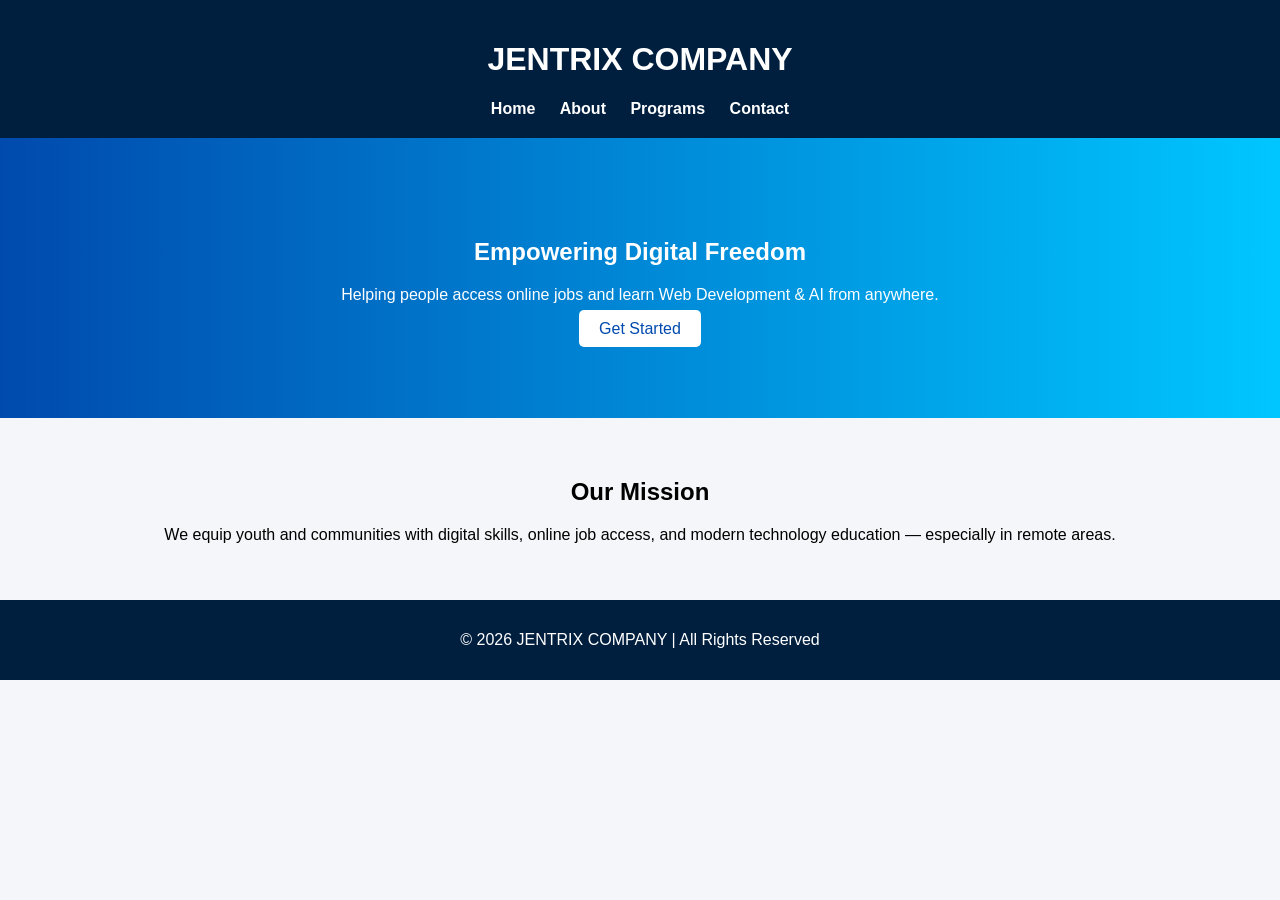
==== index.html @ 50386ca9 "Website update" ====
<!DOCTYPE html>
<html lang="en">
<head>
  <meta charset="UTF-8">
  <title>JENTRIX COMPANY</title>
  <link rel="stylesheet" href="style.css">
</head>
<body>

<header>
  <h1>JENTRIX COMPANY</h1>
  <nav>
    <a href="index.html">Home</a>
    <a href="about.html">About</a>
    <a href="programs.html">Programs</a>
    <a href="contact.html">Contact</a>
  </nav>
</header>

<section class="hero">
  <h2>Empowering Digital Freedom</h2>
  <p>Helping people access online jobs and learn Web Development & AI from anywhere.</p>
  <a href="programs.html" class="btn">Get Started</a>
</section>

<section>
  <h2>Our Mission</h2>
  <p>
    We equip youth and communities with digital skills, online job access,
    and modern technology education — especially in remote areas.
  </p>
</section>

<footer>
  <p>© 2026 JENTRIX COMPANY | All Rights Reserved</p>
</footer>

</body>
</html>
---- style.css ----
body {
  font-family: Arial, sans-serif;
  margin: 0;
  background: #f4f6f9;
}

header {
  background: #001f3f;
  color: white;
  padding: 20px;
  text-align: center;
}

nav a {
  color: white;
  margin: 10px;
  text-decoration: none;
  font-weight: bold;
}

.hero {
  background: linear-gradient(to right, #004aad, #00c6ff);
  color: white;
  padding: 80px 20px;
  text-align: center;
}

section {
  padding: 40px 20px;
  text-align: center;
}

.btn {
  background: white;
  color: #004aad;
  padding: 10px 20px;
  text-decoration: none;
  border-radius: 5px;
}

footer {
  background: #001f3f;
  color: white;
  padding: 15px;
  text-align: center;
}
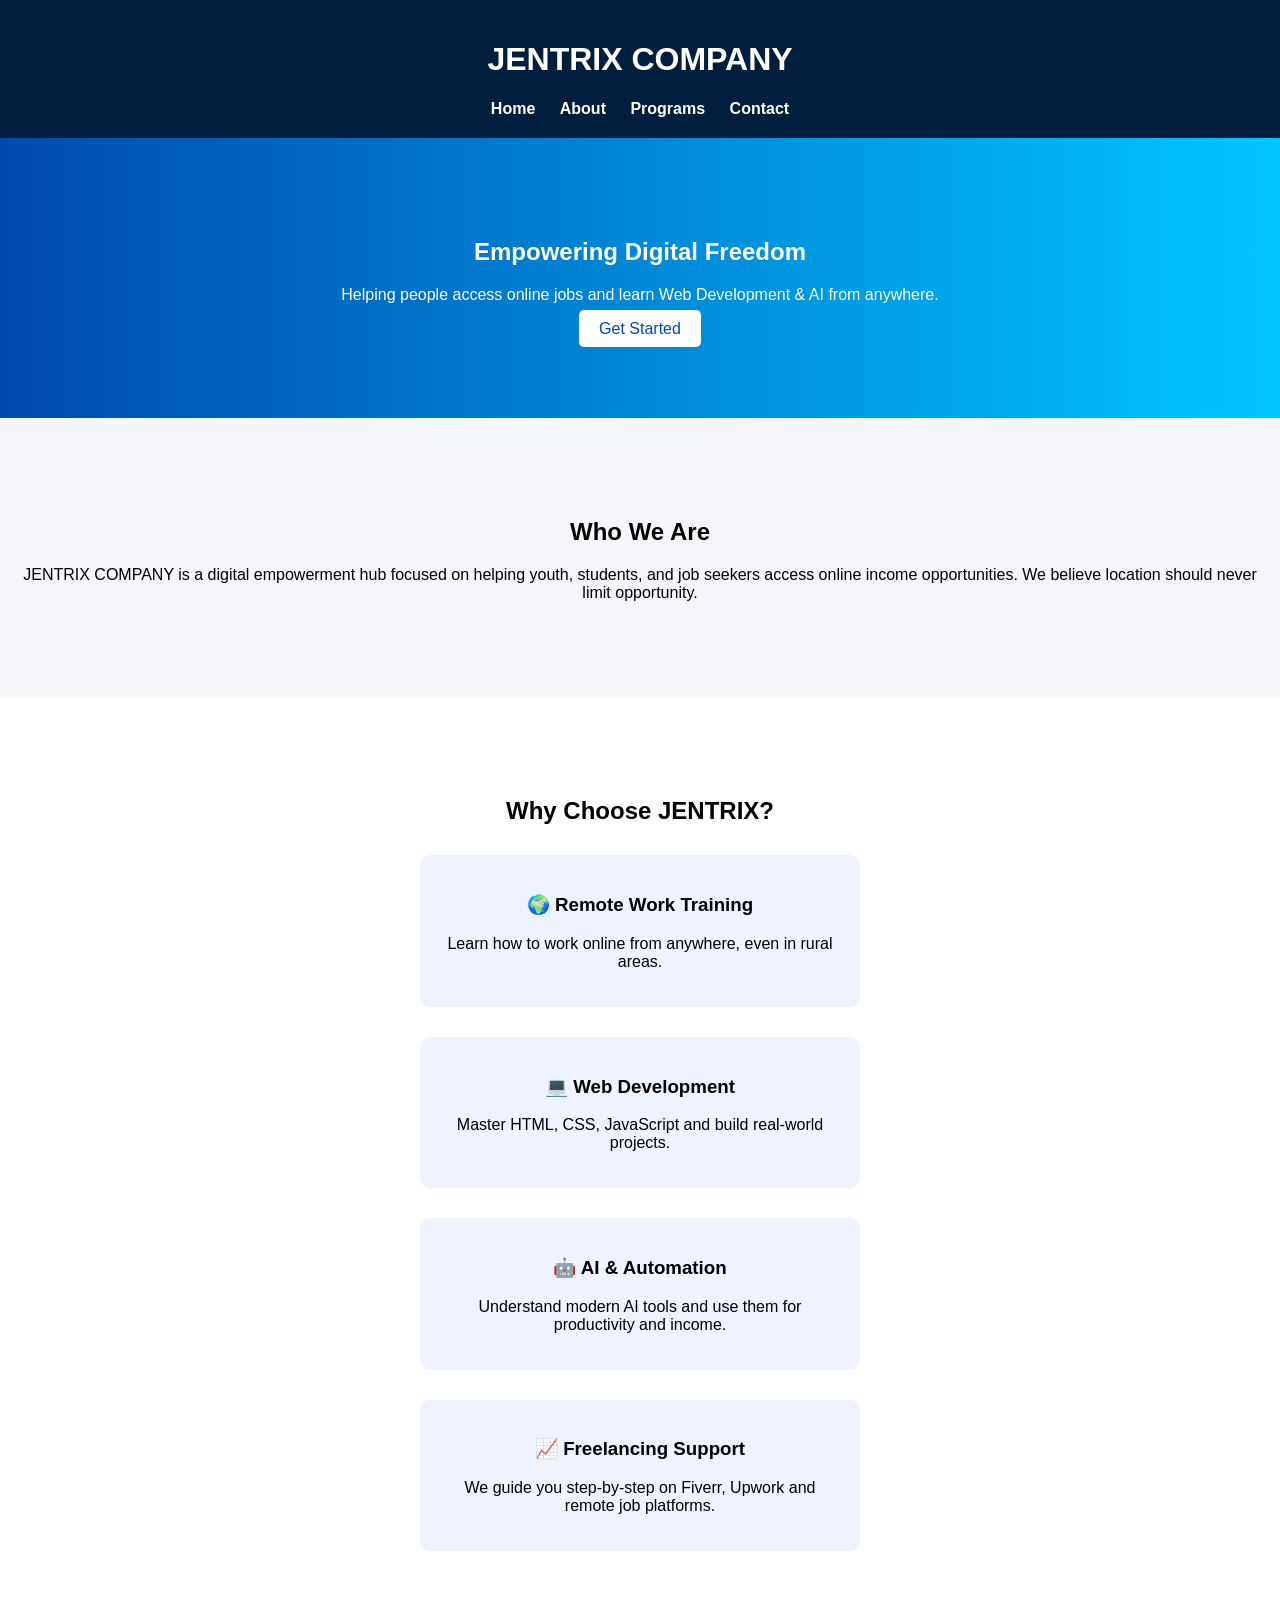
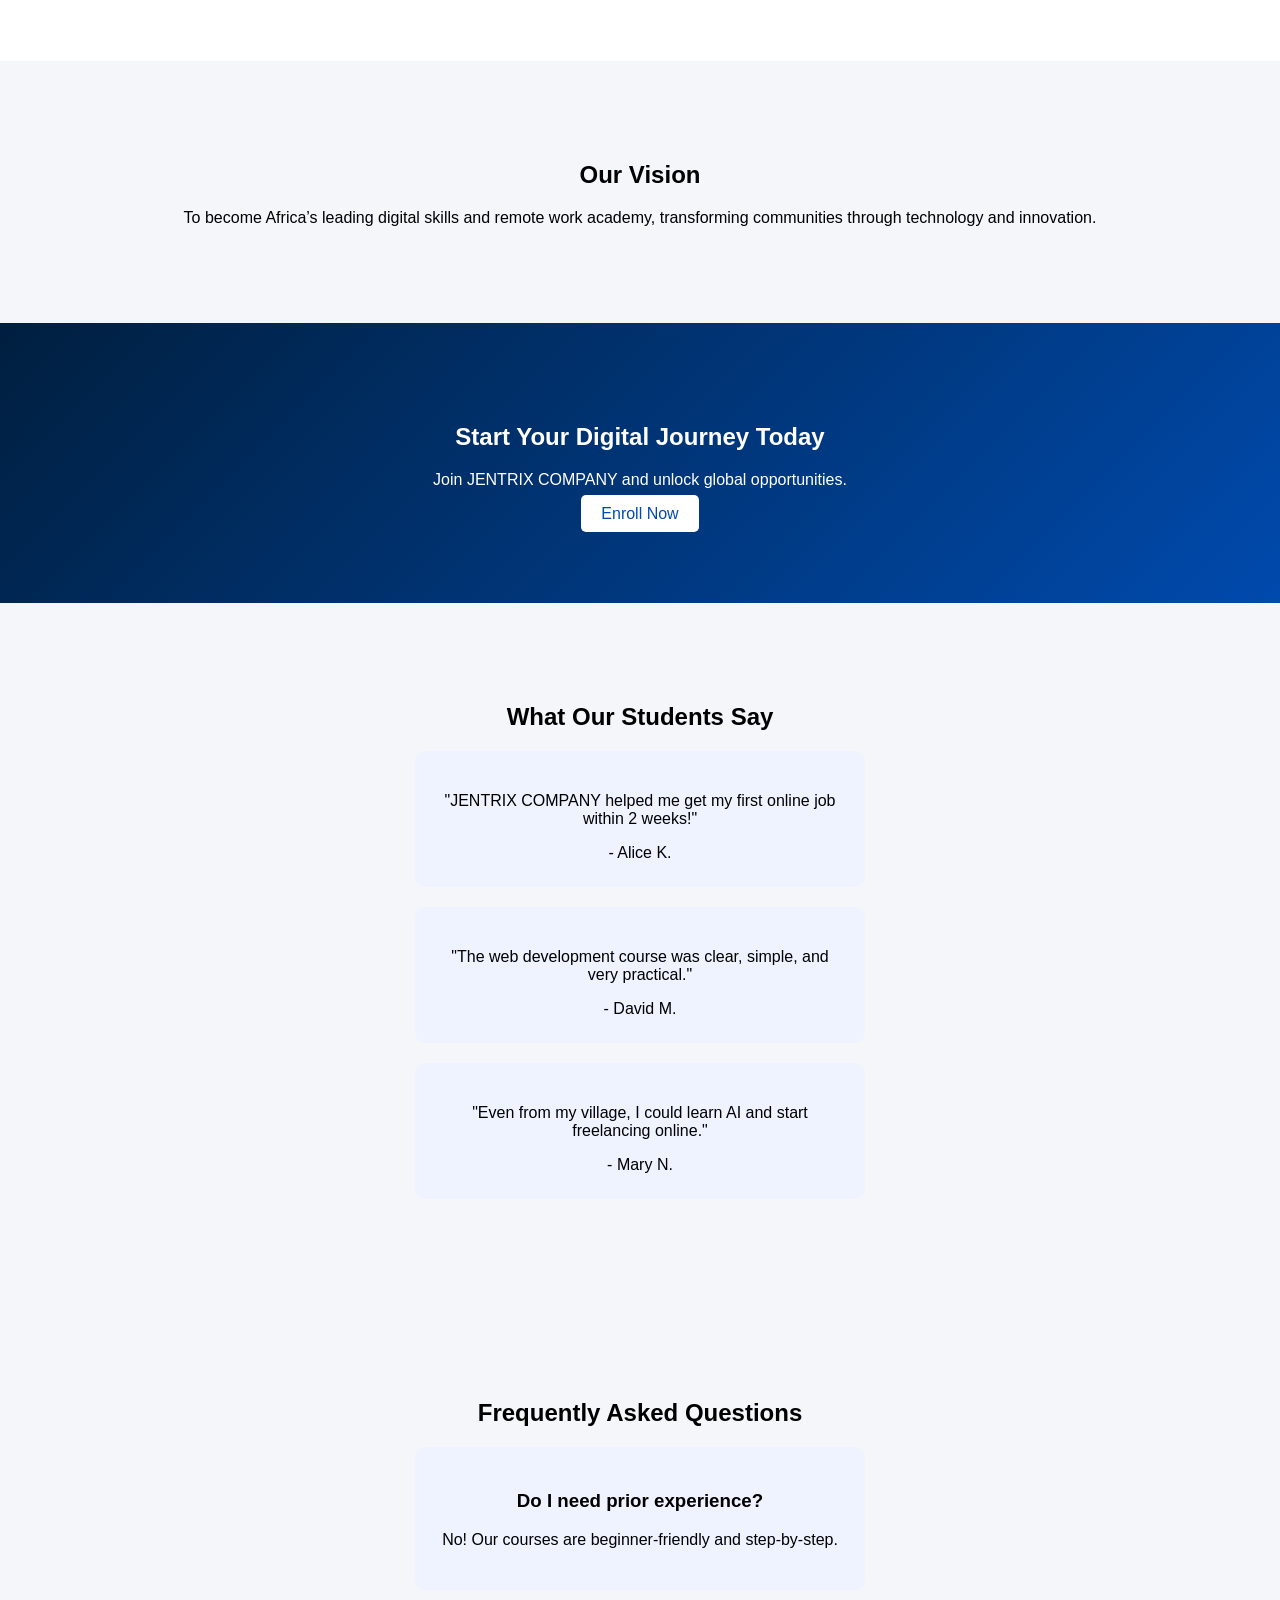
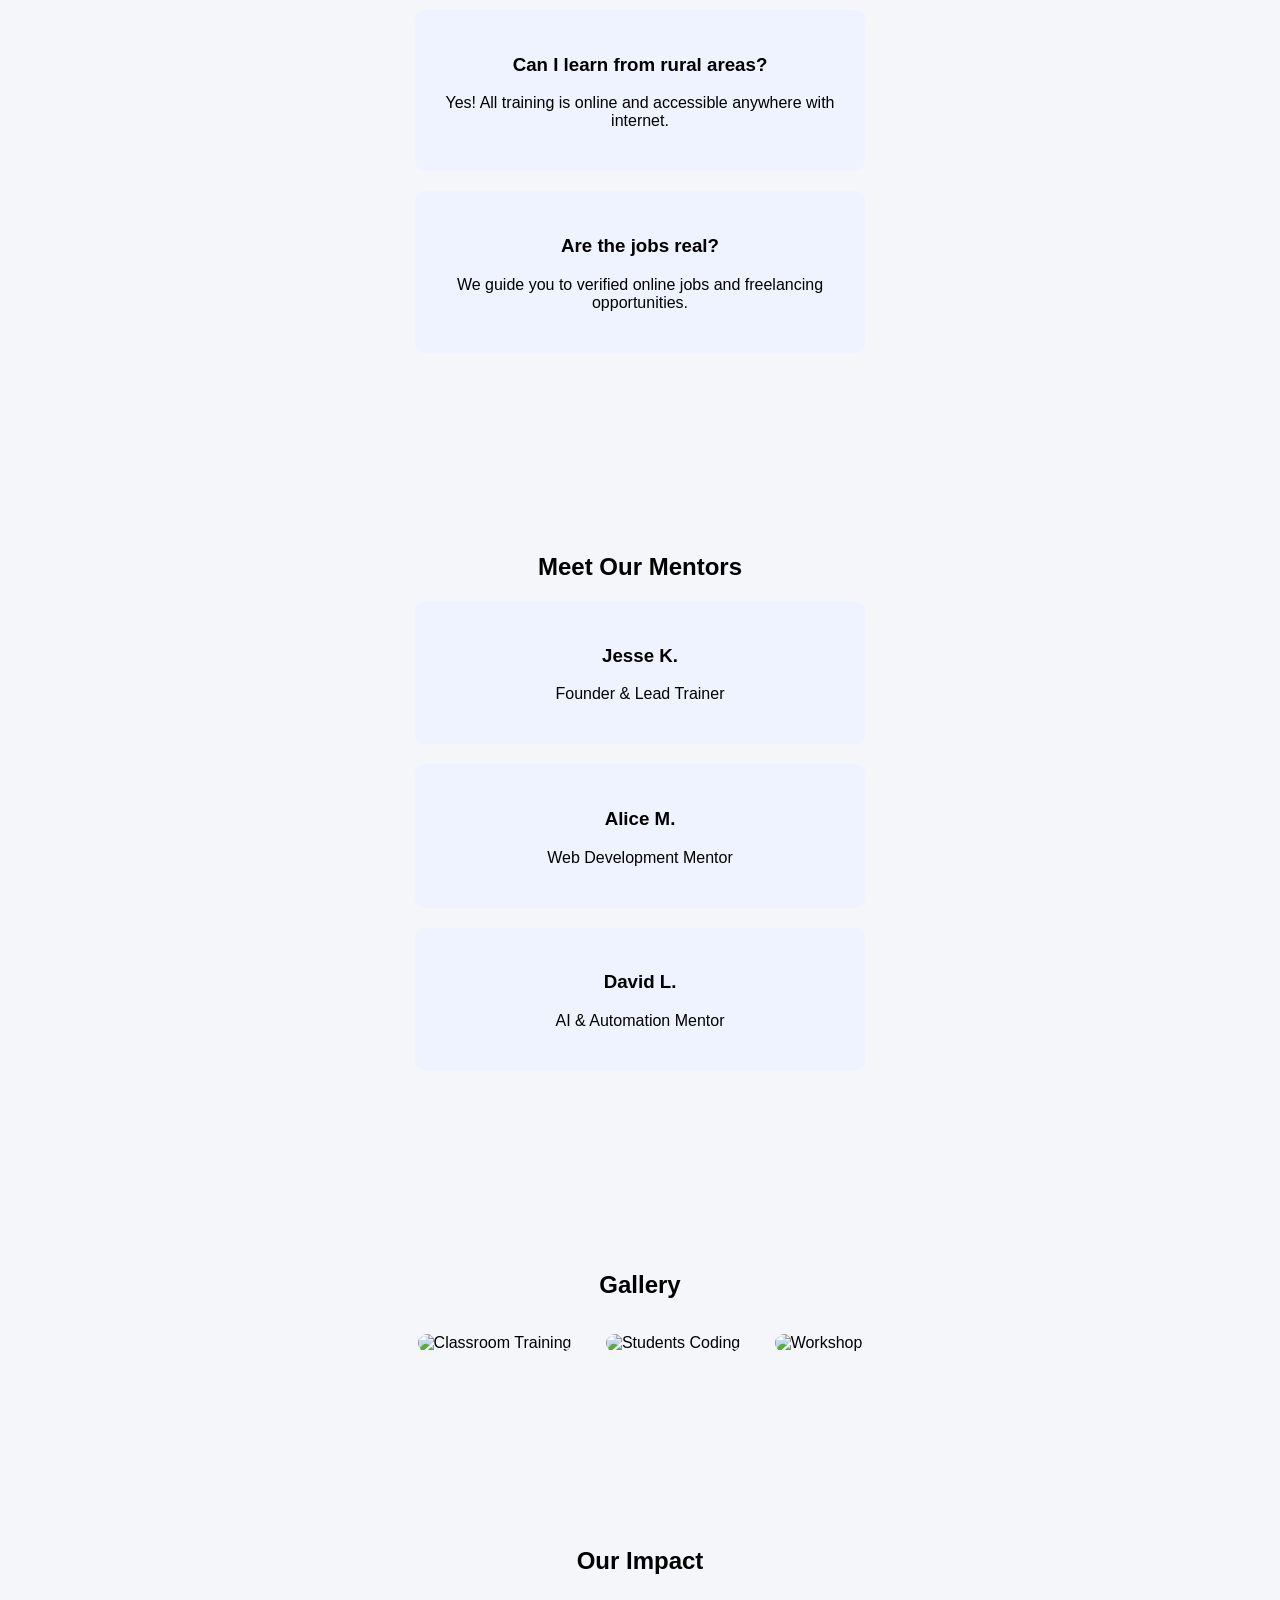
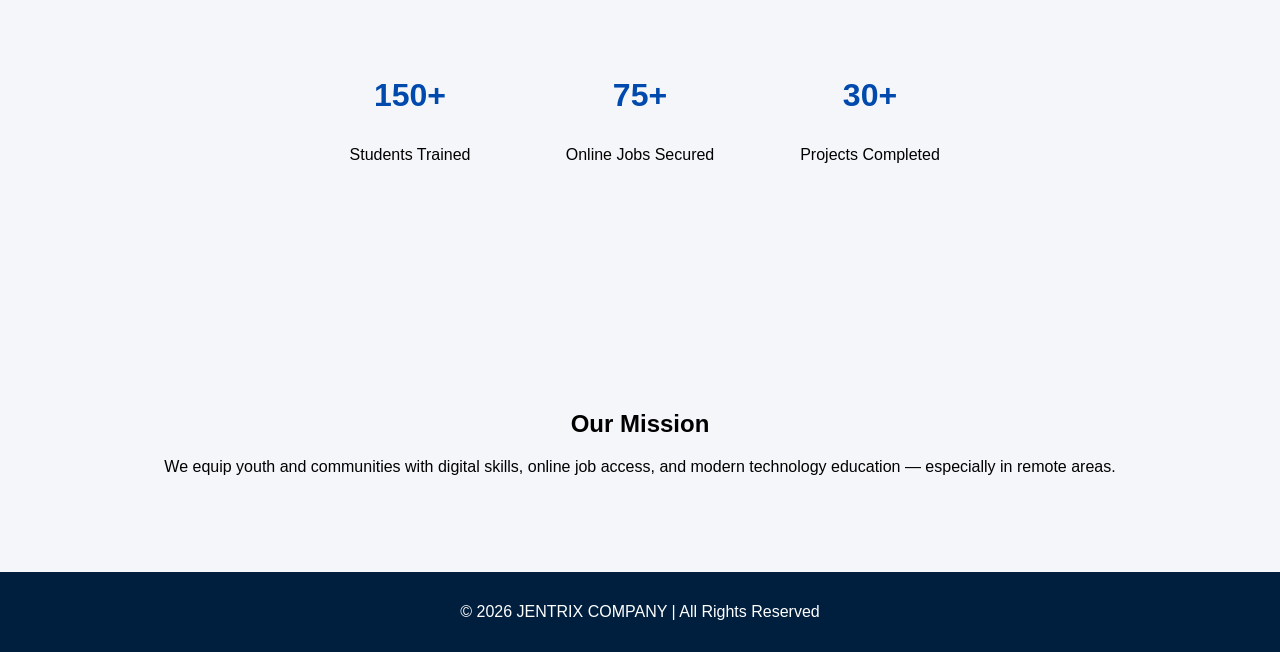
==== commit 92fc9372: "Website update" ====
--- a/index.html
+++ b/index.html
@@ -23,6 +23,136 @@
   <a href="programs.html" class="btn">Get Started</a>
 </section>
 
+<!-- About Section -->
+<section class="about">
+  <h2>Who We Are</h2>
+  <p>
+    JENTRIX COMPANY is a digital empowerment hub focused on helping youth,
+    students, and job seekers access online income opportunities.
+    We believe location should never limit opportunity.
+  </p>
+</section>
+
+<!-- Features Section -->
+<section class="features">
+  <h2>Why Choose JENTRIX?</h2>
+  <div class="feature-box">
+    <h3>🌍 Remote Work Training</h3>
+    <p>Learn how to work online from anywhere, even in rural areas.</p>
+  </div>
+
+  <div class="feature-box">
+    <h3>💻 Web Development</h3>
+    <p>Master HTML, CSS, JavaScript and build real-world projects.</p>
+  </div>
+
+  <div class="feature-box">
+    <h3>🤖 AI & Automation</h3>
+    <p>Understand modern AI tools and use them for productivity and income.</p>
+  </div>
+
+  <div class="feature-box">
+    <h3>📈 Freelancing Support</h3>
+    <p>We guide you step-by-step on Fiverr, Upwork and remote job platforms.</p>
+  </div>
+</section>
+
+<!-- Vision Section -->
+<section class="vision">
+  <h2>Our Vision</h2>
+  <p>
+    To become Africa’s leading digital skills and remote work academy,
+    transforming communities through technology and innovation.
+  </p>
+</section>
+
+<!-- Call To Action -->
+<section class="cta">
+  <h2>Start Your Digital Journey Today</h2>
+  <p>Join JENTRIX COMPANY and unlock global opportunities.</p>
+  <a href="programs.html" class="btn">Enroll Now</a>
+</section>
+
+<!-- Testimonials Section -->
+<section class="testimonials">
+  <h2>What Our Students Say</h2>
+  <div class="testimonial-box">
+    <p>"JENTRIX COMPANY helped me get my first online job within 2 weeks!"</p>
+    <span>- Alice K.</span>
+  </div>
+  <div class="testimonial-box">
+    <p>"The web development course was clear, simple, and very practical."</p>
+    <span>- David M.</span>
+  </div>
+  <div class="testimonial-box">
+    <p>"Even from my village, I could learn AI and start freelancing online."</p>
+    <span>- Mary N.</span>
+  </div>
+</section>
+
+<!-- FAQ Section -->
+<section class="faq">
+  <h2>Frequently Asked Questions</h2>
+  <div class="faq-box">
+    <h3>Do I need prior experience?</h3>
+    <p>No! Our courses are beginner-friendly and step-by-step.</p>
+  </div>
+  <div class="faq-box">
+    <h3>Can I learn from rural areas?</h3>
+    <p>Yes! All training is online and accessible anywhere with internet.</p>
+  </div>
+  <div class="faq-box">
+    <h3>Are the jobs real?</h3>
+    <p>We guide you to verified online jobs and freelancing opportunities.</p>
+  </div>
+</section>
+
+<!-- Team Section -->
+<section class="team">
+  <h2>Meet Our Mentors</h2>
+  <div class="team-box">
+    <h3>Jesse K.</h3>
+    <p>Founder & Lead Trainer</p>
+  </div>
+  <div class="team-box">
+    <h3>Alice M.</h3>
+    <p>Web Development Mentor</p>
+  </div>
+  <div class="team-box">
+    <h3>David L.</h3>
+    <p>AI & Automation Mentor</p>
+  </div>
+</section>
+
+<!-- Gallery Section -->
+<section class="gallery">
+  <h2>Gallery</h2>
+  <div class="gallery-box">
+    <img src="images/classroom.jpg" alt="Classroom Training">
+    <img src="images/students-laptop.jpg" alt="Students Coding">
+    <img src="images/workshop.jpg" alt="Workshop">
+  </div>
+</section>
+
+<!-- Stats Section -->
+<section class="stats">
+  <h2>Our Impact</h2>
+  <div class="stats-box">
+    <div>
+      <h3>150+</h3>
+      <p>Students Trained</p>
+    </div>
+    <div>
+      <h3>75+</h3>
+      <p>Online Jobs Secured</p>
+    </div>
+    <div>
+      <h3>30+</h3>
+      <p>Projects Completed</p>
+    </div>
+  </div>
+</section>
+
 <section>
   <h2>Our Mission</h2>
   <p>
--- a/style.css
+++ b/style.css
@@ -43,4 +43,76 @@
   color: white;
   padding: 15px;
   text-align: center;
+}
+
+section {
+  padding: 80px 20px;
+  text-align: center;
+}
+
+.about {
+  background: #f4f6f9;
+}
+
+.features {
+  background: white;
+}
+
+.feature-box {
+  margin: 30px auto;
+  max-width: 400px;
+  padding: 20px;
+  background: #eef3ff;
+  border-radius: 10px;
+}
+
+.vision {
+  background: #f4f6f9;
+}
+
+.cta {
+  background: linear-gradient(135deg, #001f3f, #004aad);
+  color: white;
+}
+
+.testimonials, .faq, .team, .gallery, .stats {
+  padding: 80px 20px;
+  text-align: center;
+}
+
+.testimonial-box, .faq-box, .team-box {
+  background: #eef3ff;
+  margin: 20px auto;
+  padding: 25px;
+  border-radius: 10px;
+  max-width: 400px;
+}
+
+.gallery-box img {
+  width: 250px;
+  margin: 15px;
+  border-radius: 10px;
+}
+
+.stats-box {
+  display: flex;
+  flex-wrap: wrap;
+  justify-content: center;
+}
+
+.stats-box div {
+  margin: 20px;
+  background: #f4f6f9;
+  padding: 30px 20px;
+  border-radius: 10px;
+  min-width: 150px;
+}
+
+.stats-box h3 {
+  font-size: 32px;
+  color: #004aad;
+}
+
+.stats-box p {
+  font-size: 16px;
 }
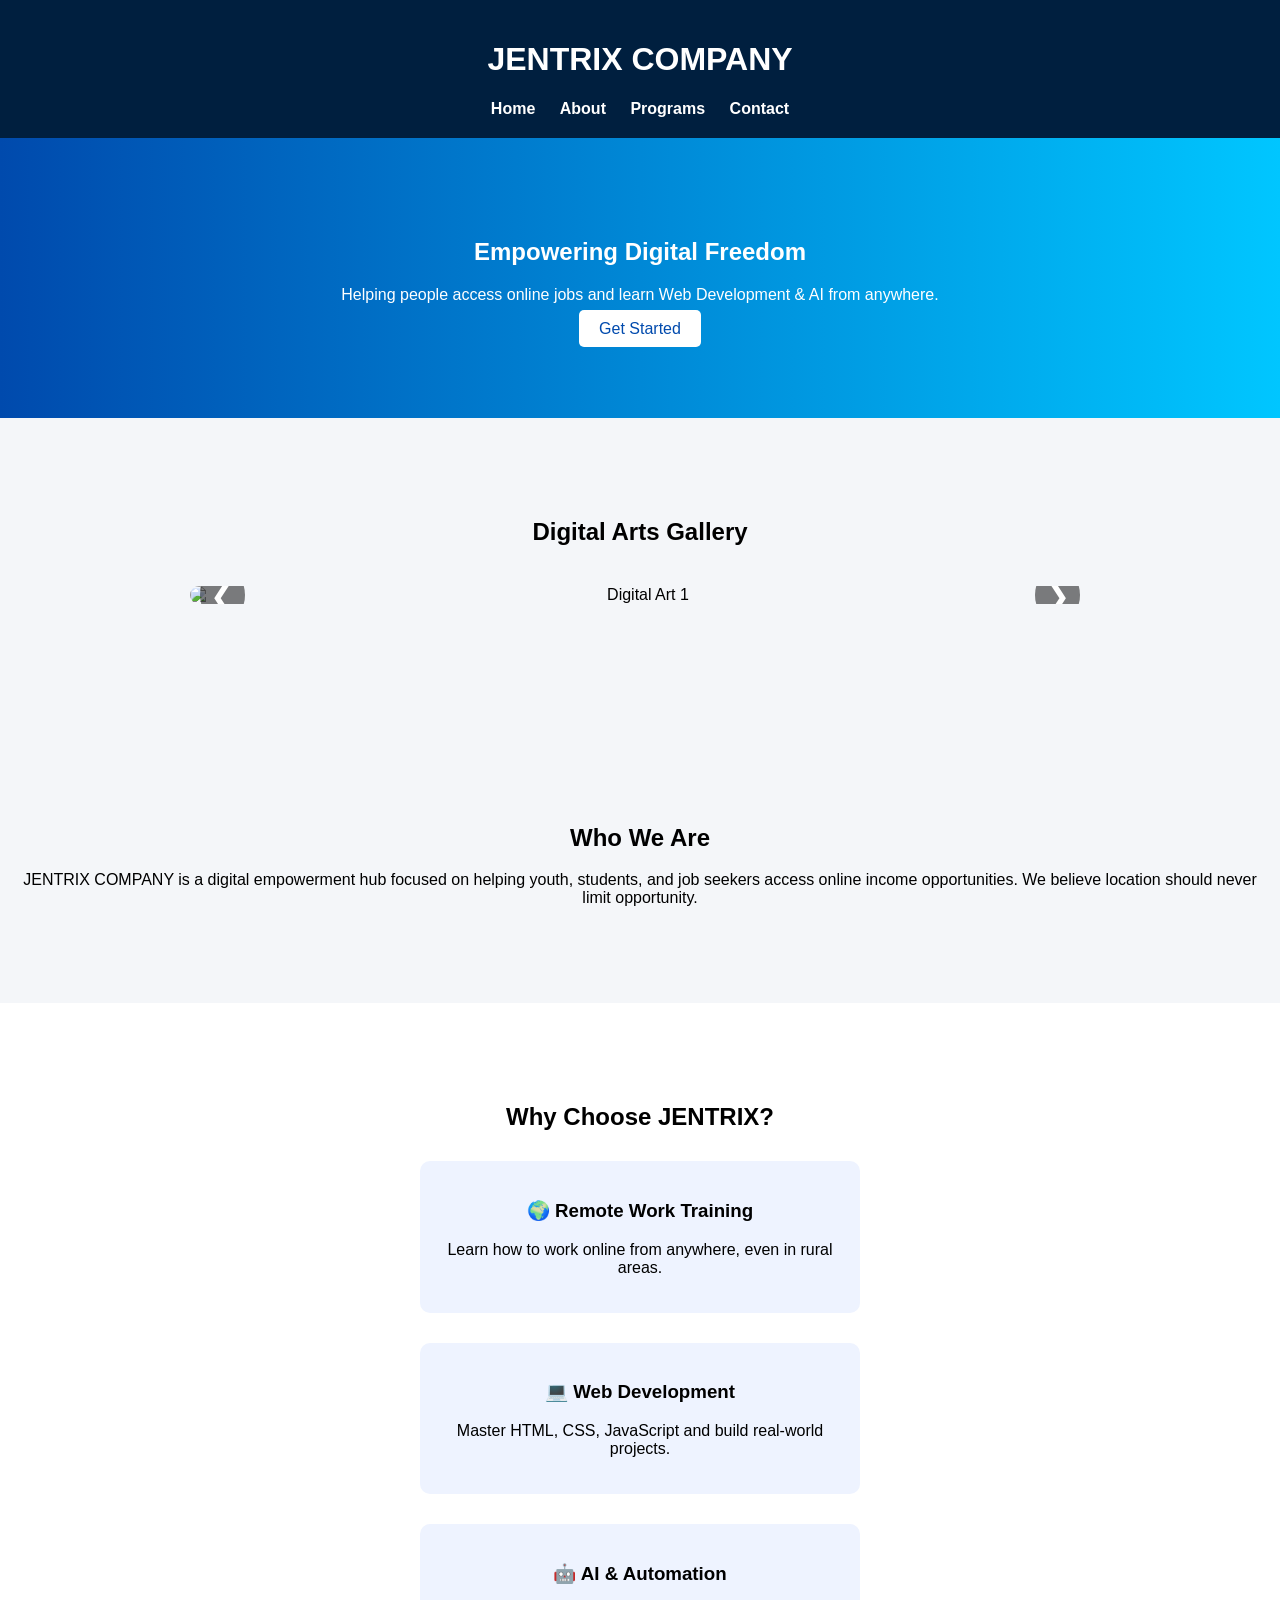
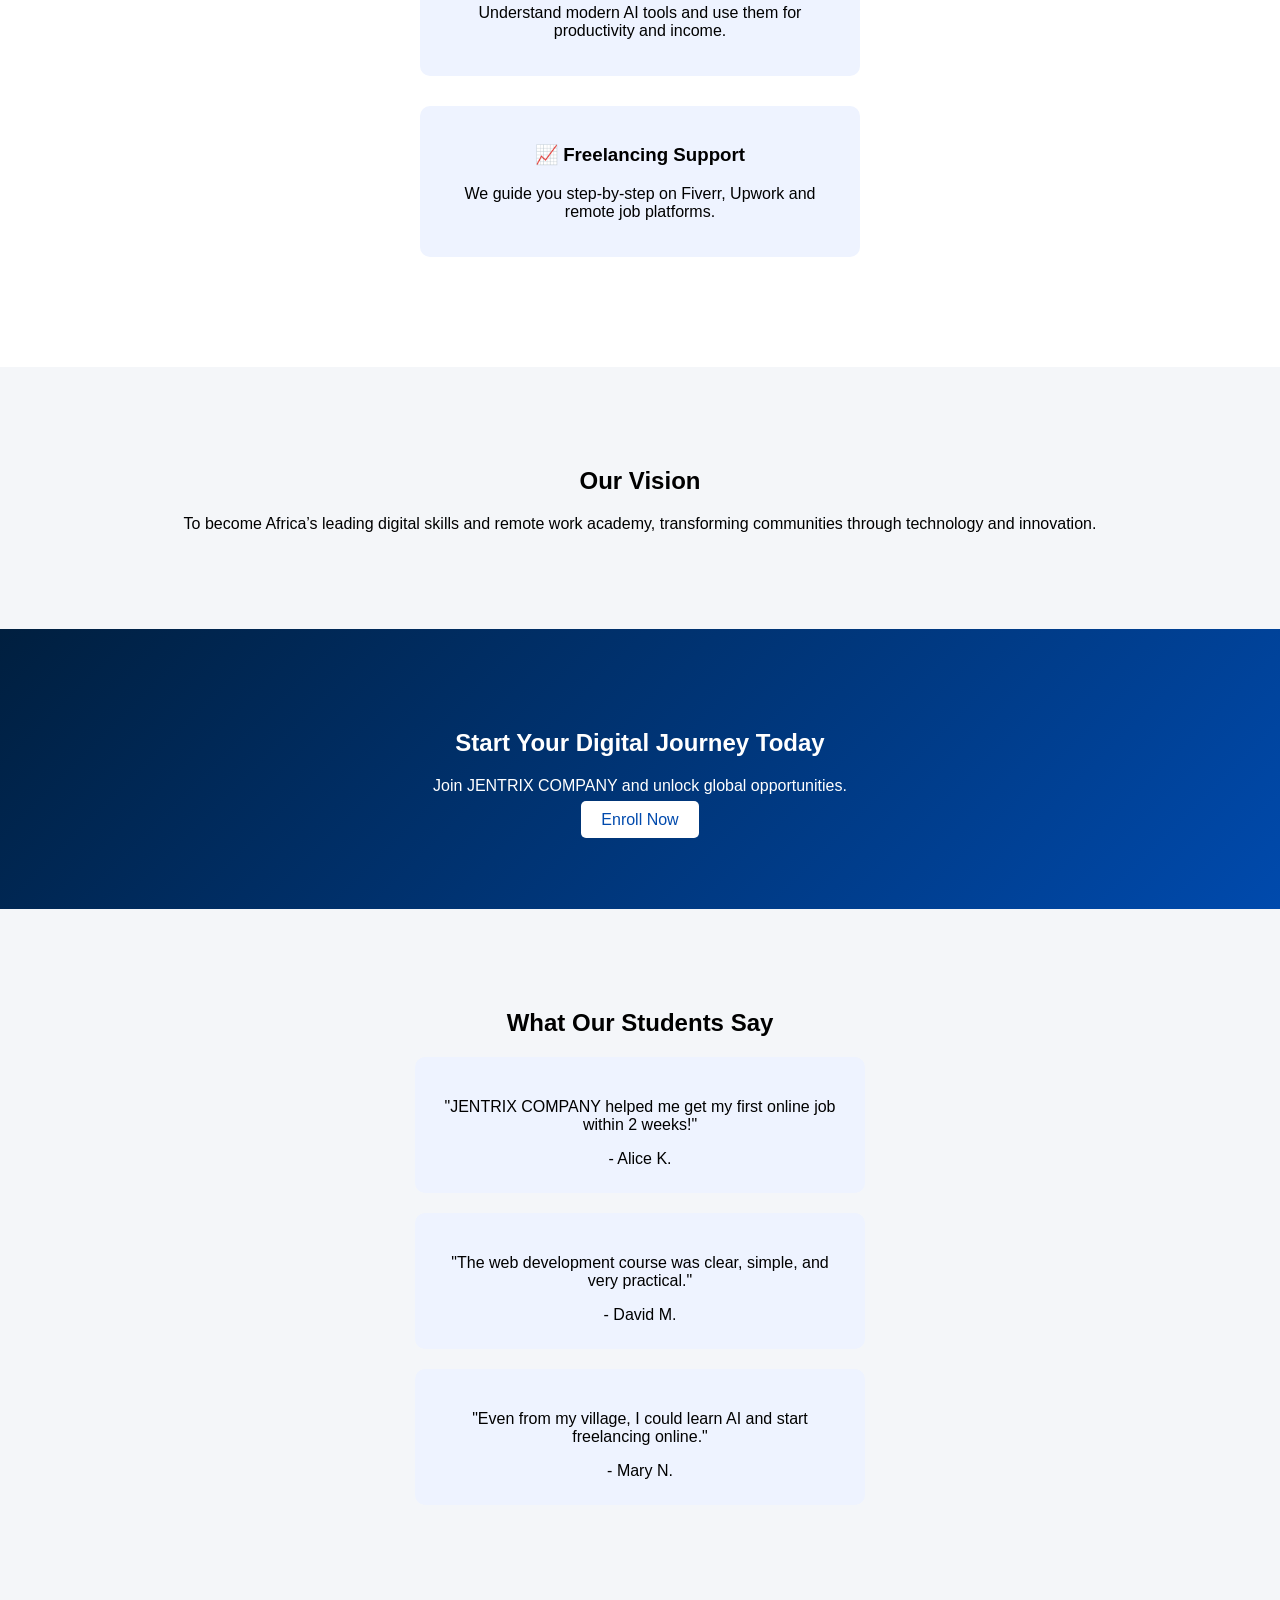
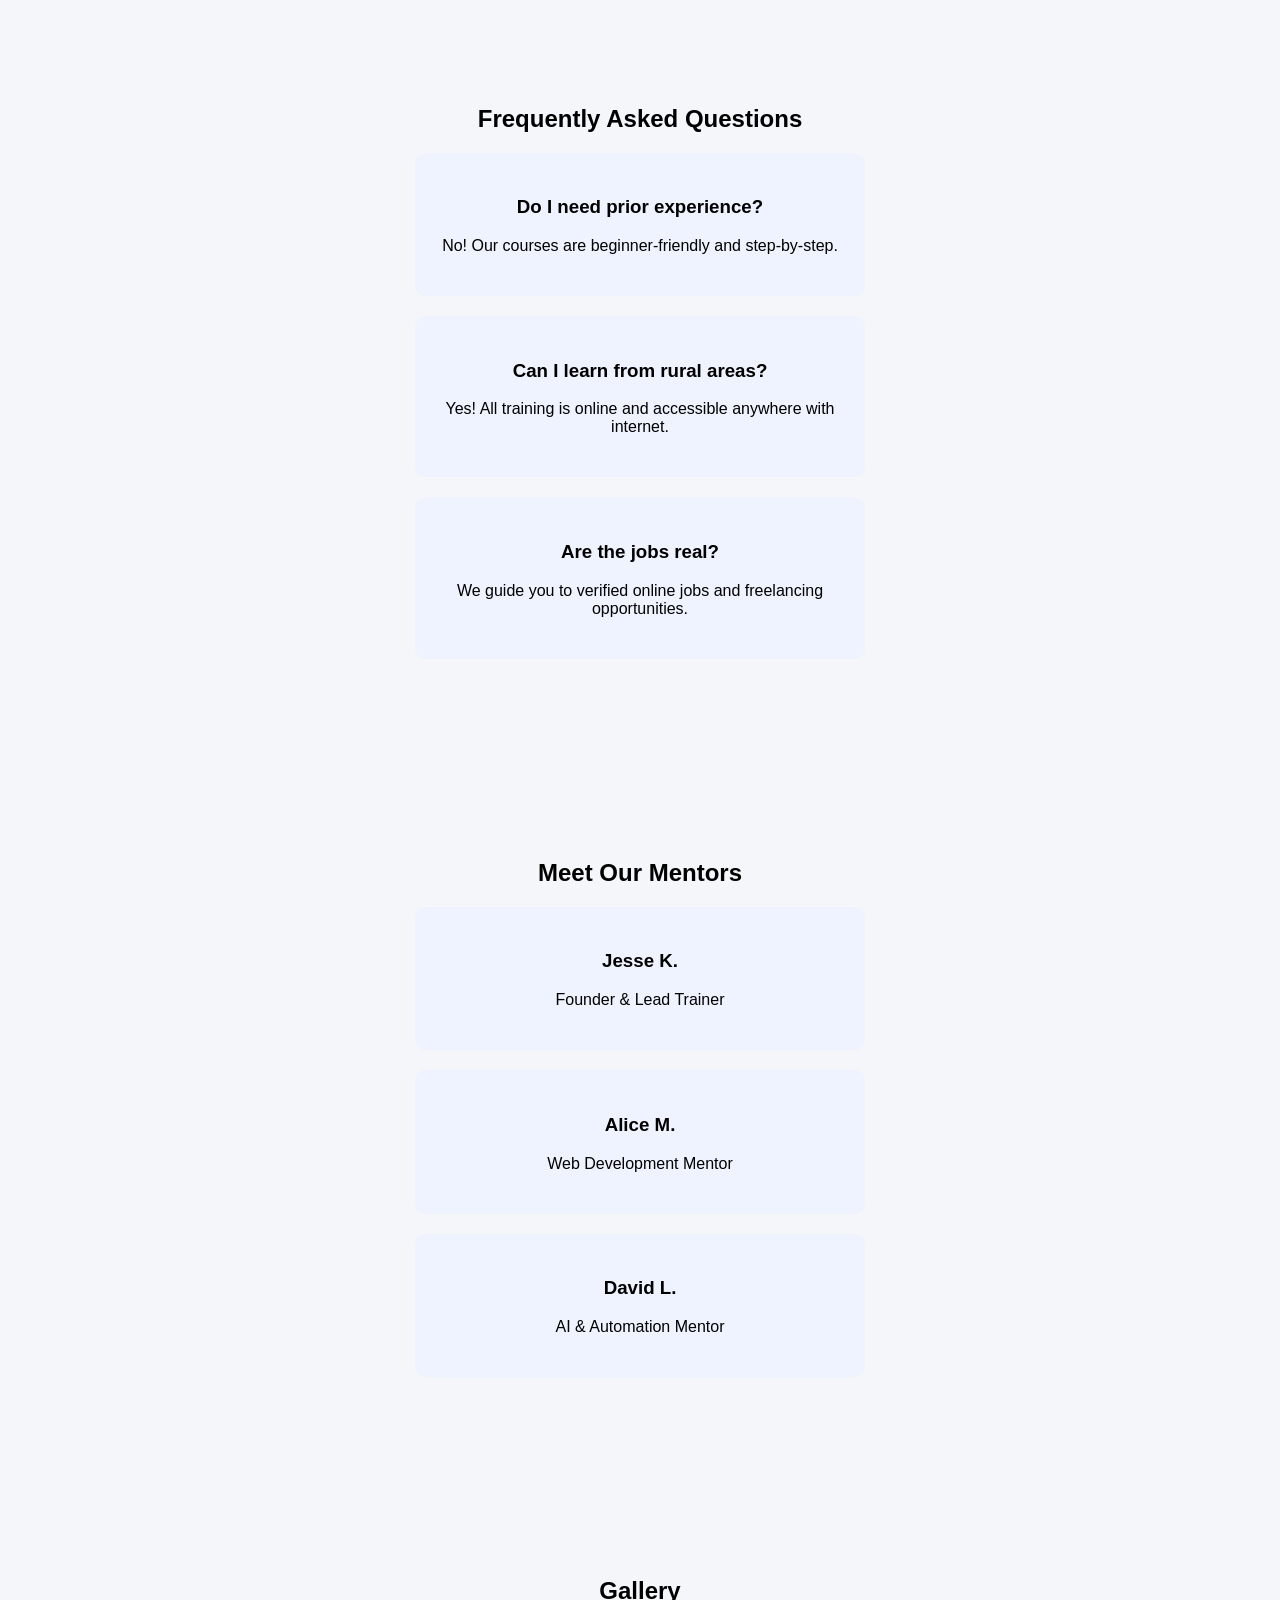
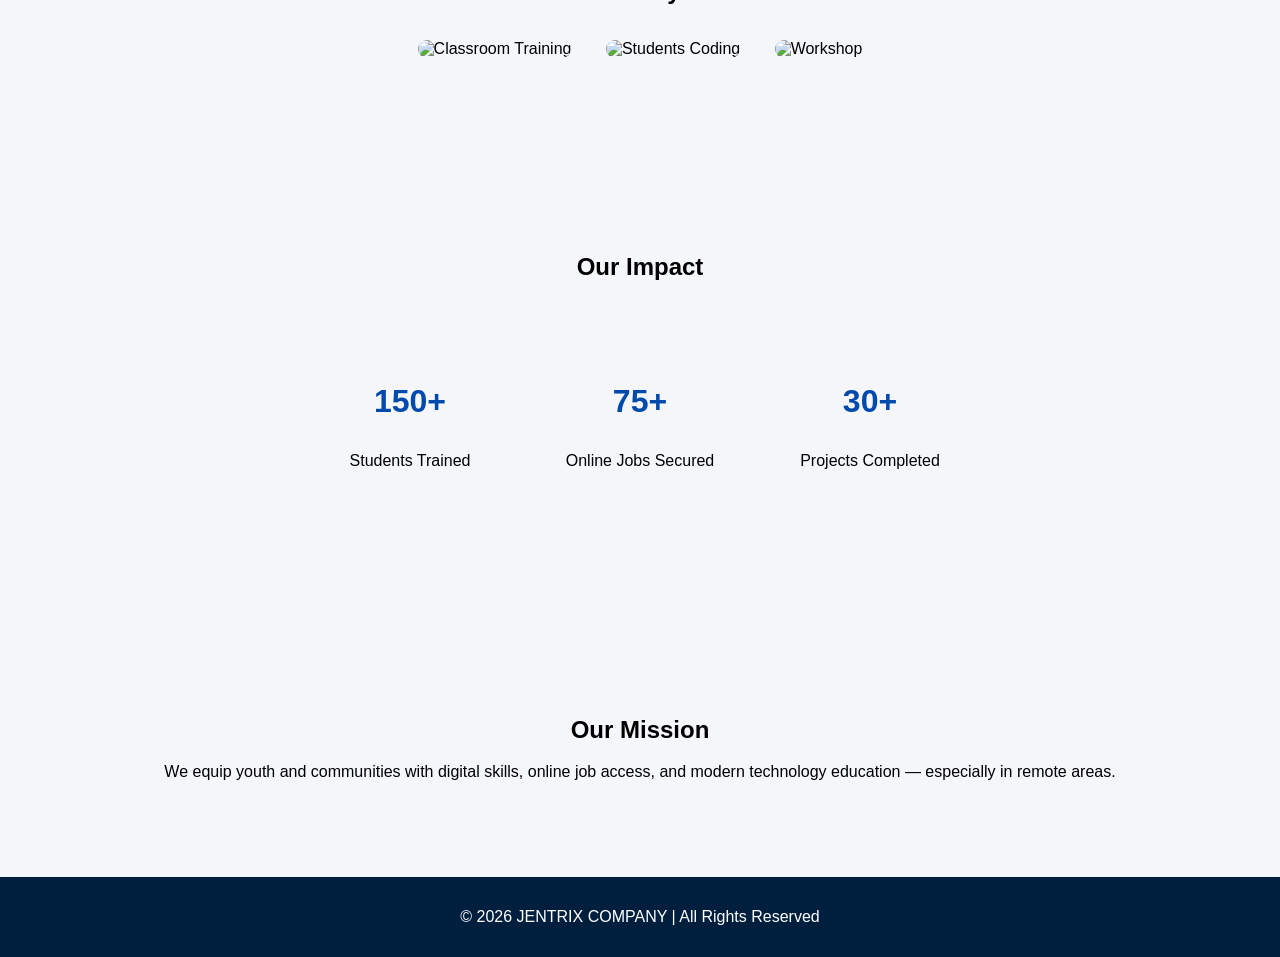
==== commit 7d190b33: "Website update" ====
--- a/index.html
+++ b/index.html
@@ -21,6 +21,21 @@
   <h2>Empowering Digital Freedom</h2>
   <p>Helping people access online jobs and learn Web Development & AI from anywhere.</p>
   <a href="programs.html" class="btn">Get Started</a>
+</section>
+
+<!-- Gallery Carousel Section -->
+<section class="gallery">
+  <h2>Digital Arts Gallery</h2>
+  <div class="carousel">
+    <div class="carousel-slide">
+      <img src="https://images.unsplash.com/photo-1602524818680-0a92f4e10e76?crop=entropy&cs=tinysrgb&fit=max&fm=jpg&ixid=MnwxfDB8MXxyYW5kb218MHx8ZGlnaXRhbCUyMGFydHxlbnwwfHx8fDE2ODY0MTY5MTI&ixlib=rb-4.0.3&q=80&w=1080" alt="Digital Art 1">
+      <img src="https://images.unsplash.com/photo-1621907763266-f1088d6c99e3?crop=entropy&cs=tinysrgb&fit=max&fm=jpg&q=80&w=1080" alt="Digital Art 2">
+      <img src="https://images.unsplash.com/photo-1612832021083-020c102f2d4c?crop=entropy&cs=tinysrgb&fit=max&fm=jpg&q=80&w=1080" alt="Digital Art 3">
+      <img src="https://images.unsplash.com/photo-1623050513107-fc11f923a8eb?crop=entropy&cs=tinysrgb&fit=max&fm=jpg&q=80&w=1080" alt="Digital Art 4">
+    </div>
+    <button class="prev">&#10094;</button>
+    <button class="next">&#10095;</button>
+  </div>
 </section>
 
 <!-- About Section -->
--- a/style.css
+++ b/style.css
@@ -115,4 +115,38 @@
 
 .stats-box p {
   font-size: 16px;
-}+}
+
+.carousel {
+  position: relative;
+  max-width: 900px;
+  margin: 40px auto;
+  overflow: hidden;
+  border-radius: 10px;
+}
+
+.carousel-slide {
+  display: flex;
+  transition: transform 0.5s ease-in-out;
+}
+
+.carousel-slide img {
+  width: 100%;
+  flex-shrink: 0;
+}
+
+.prev, .next {
+  position: absolute;
+  top: 50%;
+  transform: translateY(-50%);
+  background: rgba(0,0,0,0.5);
+  color: white;
+  border: none;
+  font-size: 30px;
+  padding: 10px;
+  cursor: pointer;
+  border-radius: 50%;
+}
+
+.prev { left: 10px; }
+.next { right: 10px; }
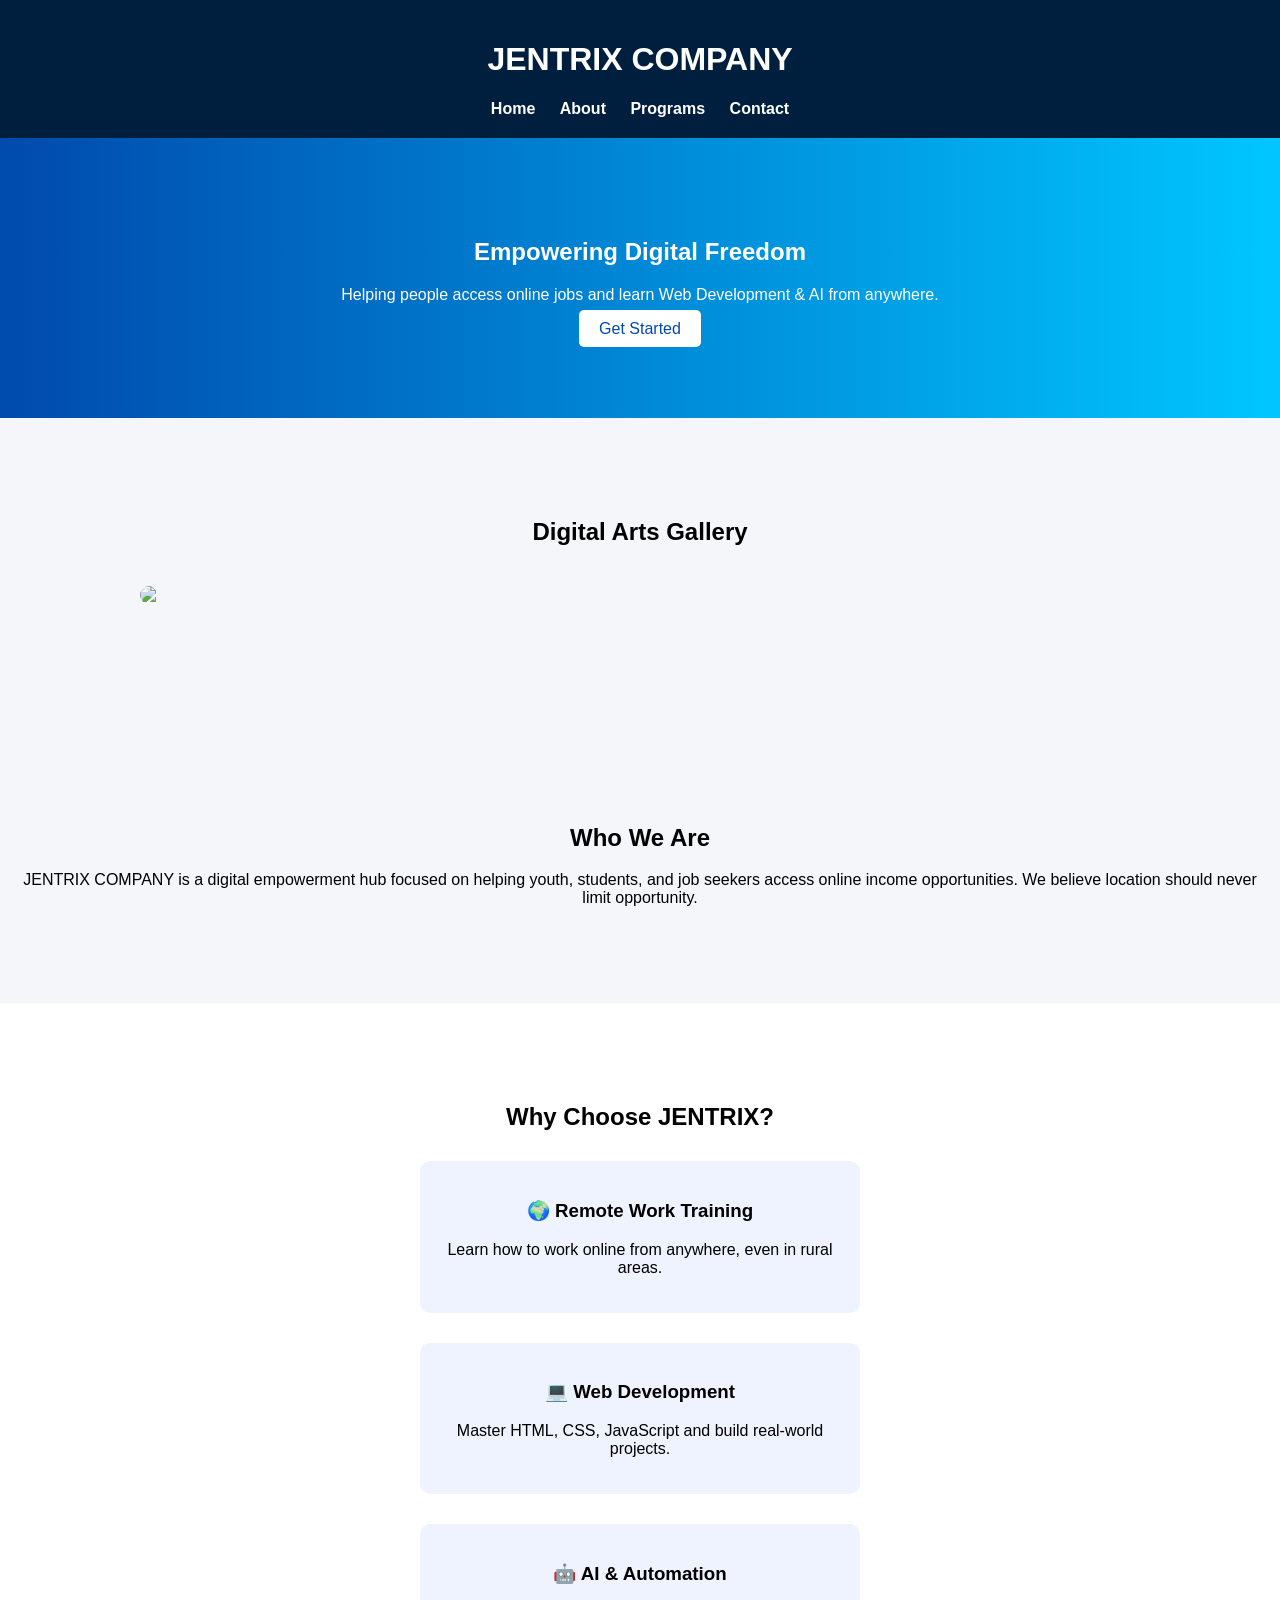
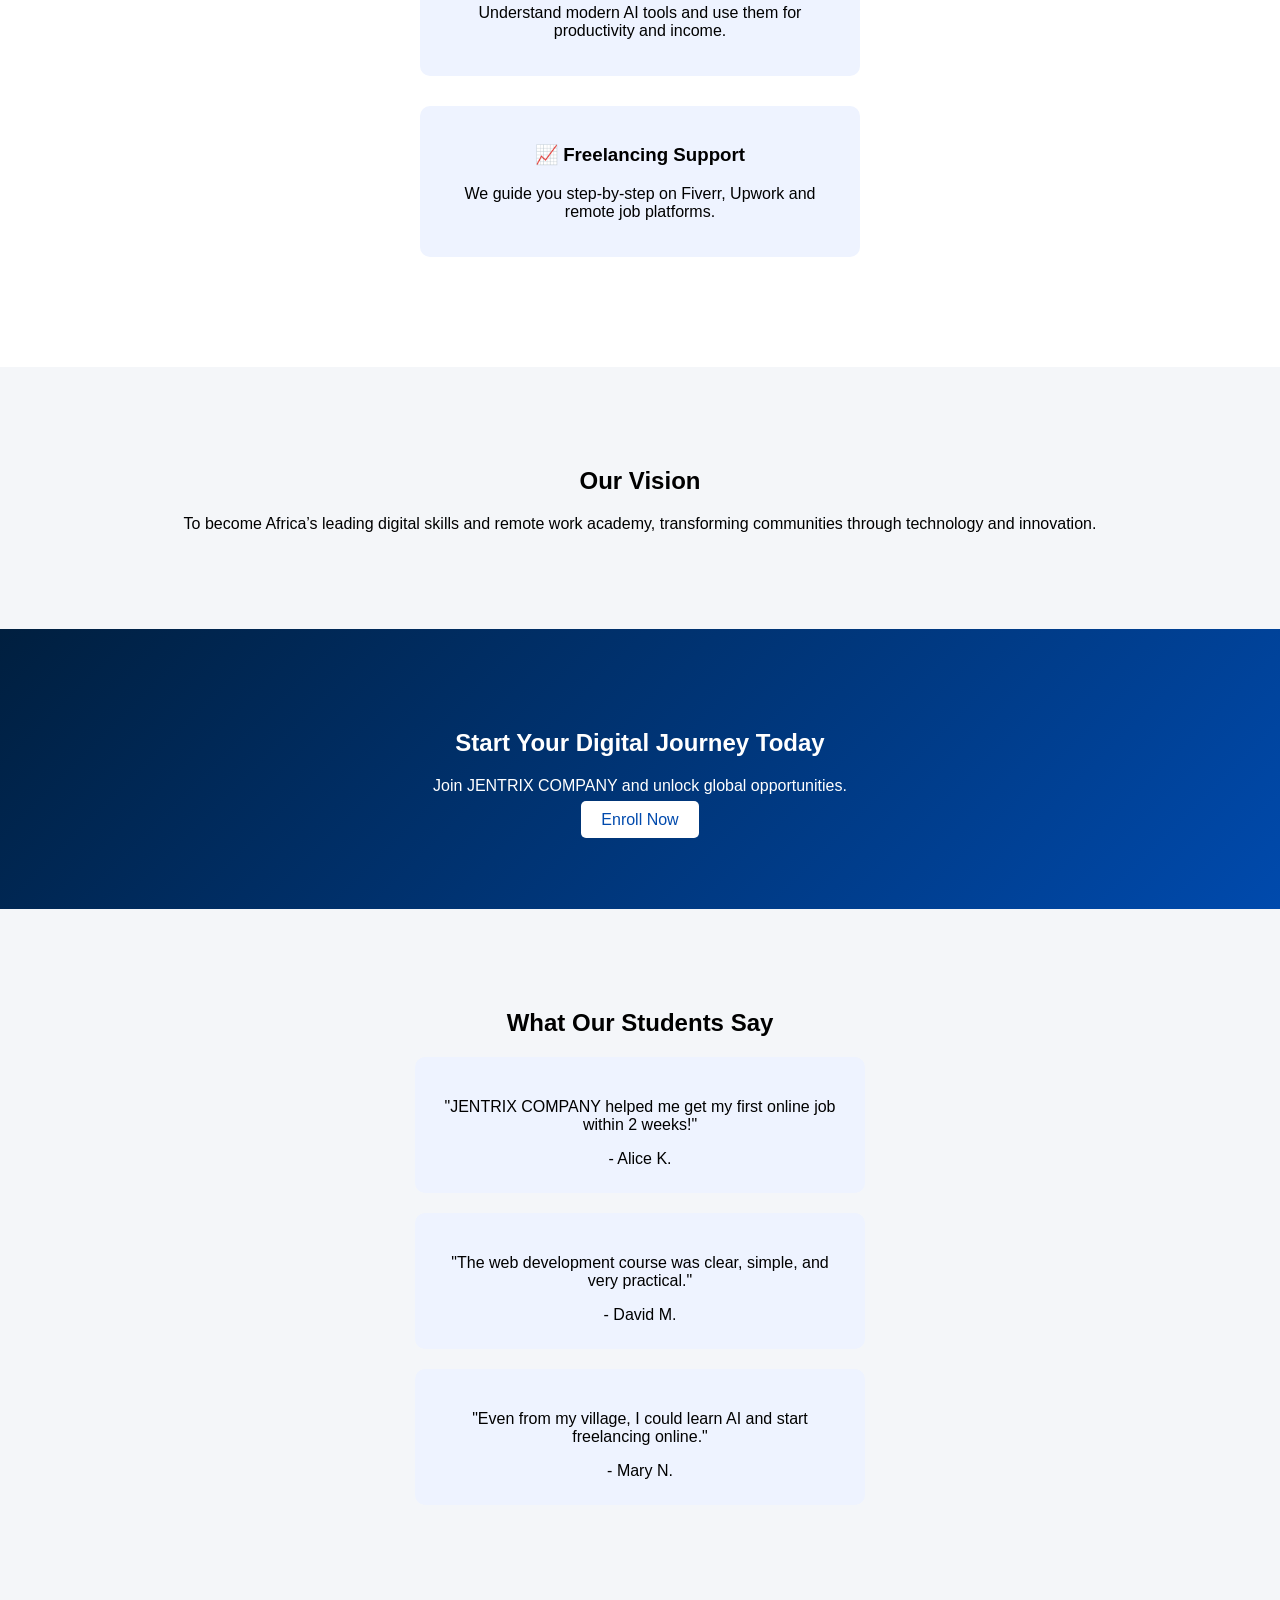
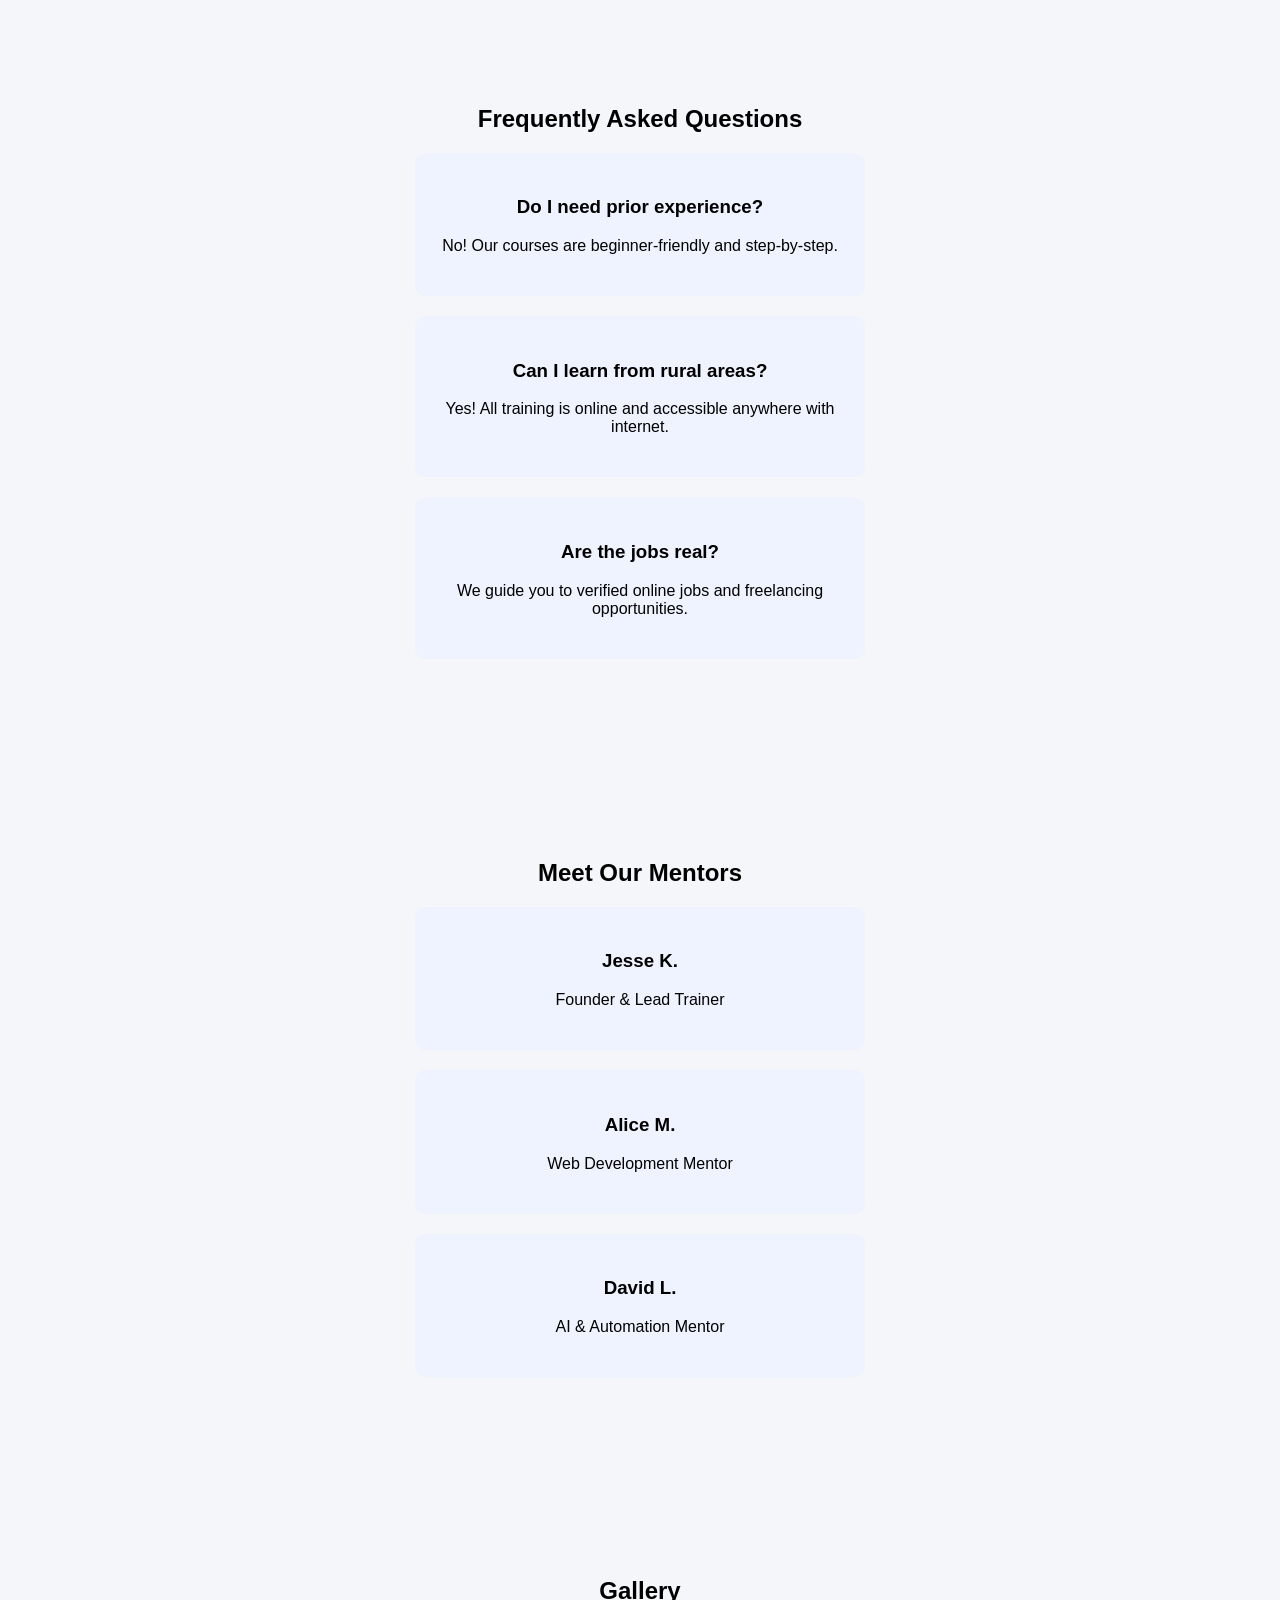
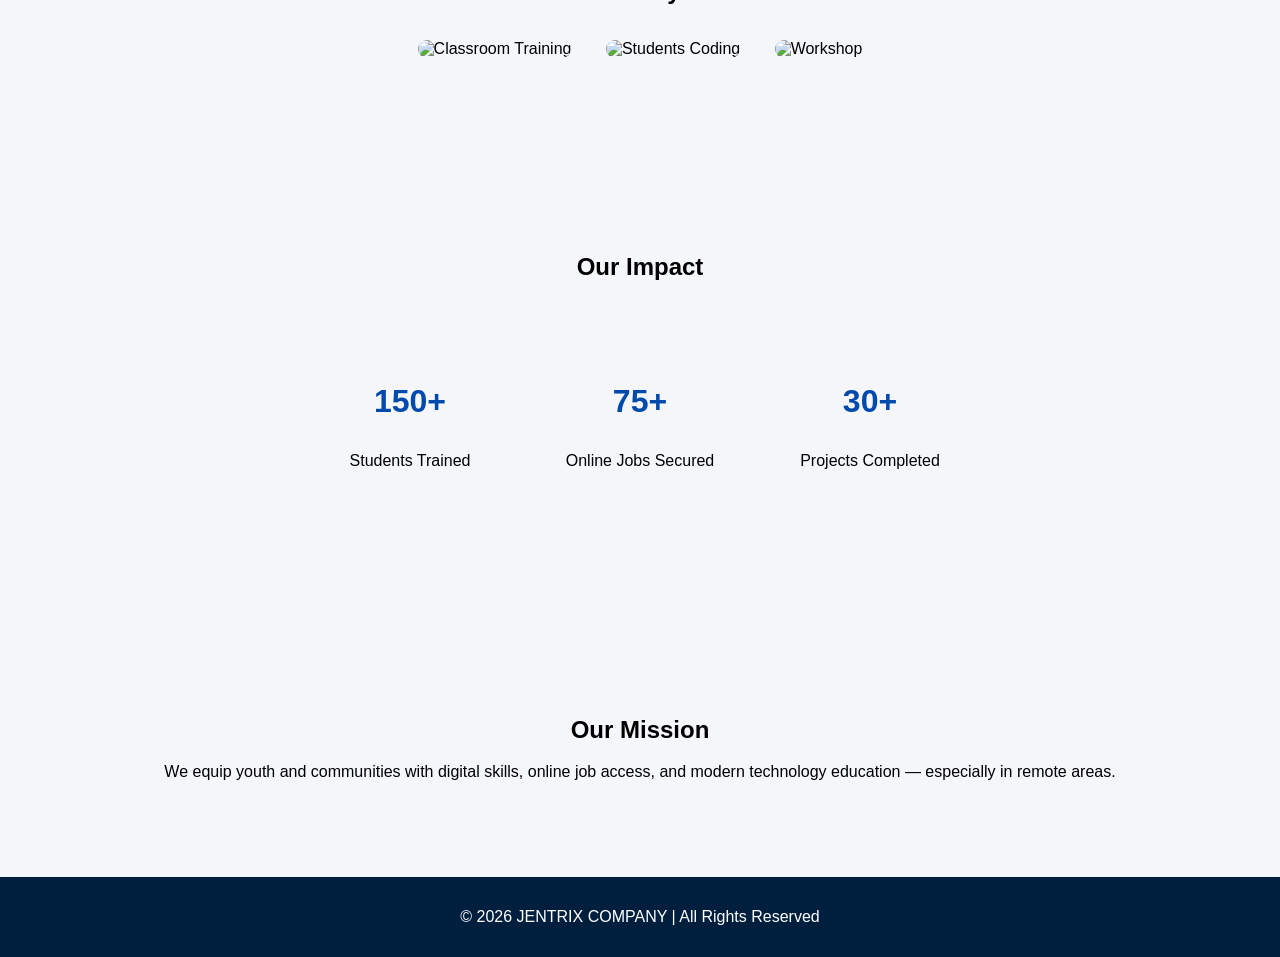
==== commit 923ee045: "Website update" ====
--- a/index.html
+++ b/index.html
@@ -23,7 +23,7 @@
   <a href="programs.html" class="btn">Get Started</a>
 </section>
 
-<!-- Gallery Carousel Section -->
+<!-- Auto-Sliding Digital Arts Carousel -->
 <section class="gallery">
   <h2>Digital Arts Gallery</h2>
   <div class="carousel">
@@ -33,8 +33,6 @@
       <img src="https://images.unsplash.com/photo-1612832021083-020c102f2d4c?crop=entropy&cs=tinysrgb&fit=max&fm=jpg&q=80&w=1080" alt="Digital Art 3">
       <img src="https://images.unsplash.com/photo-1623050513107-fc11f923a8eb?crop=entropy&cs=tinysrgb&fit=max&fm=jpg&q=80&w=1080" alt="Digital Art 4">
     </div>
-    <button class="prev">&#10094;</button>
-    <button class="next">&#10095;</button>
   </div>
 </section>
 
--- a/style.css
+++ b/style.css
@@ -119,7 +119,7 @@
 
 .carousel {
   position: relative;
-  max-width: 900px;
+  max-width: 1000px;
   margin: 40px auto;
   overflow: hidden;
   border-radius: 10px;
@@ -127,7 +127,8 @@
 
 .carousel-slide {
   display: flex;
-  transition: transform 0.5s ease-in-out;
+  width: calc(100% * 4); /* number of images */
+  animation: slide 12s infinite;
 }
 
 .carousel-slide img {
@@ -135,18 +136,11 @@
   flex-shrink: 0;
 }
 
-.prev, .next {
-  position: absolute;
-  top: 50%;
-  transform: translateY(-50%);
-  background: rgba(0,0,0,0.5);
-  color: white;
-  border: none;
-  font-size: 30px;
-  padding: 10px;
-  cursor: pointer;
-  border-radius: 50%;
-}
-
-.prev { left: 10px; }
-.next { right: 10px; }+/* Keyframes for auto sliding */
+@keyframes slide {
+  0% { transform: translateX(0); }
+  25% { transform: translateX(-100%); }
+  50% { transform: translateX(-200%); }
+  75% { transform: translateX(-300%); }
+  100% { transform: translateX(0); }
+}
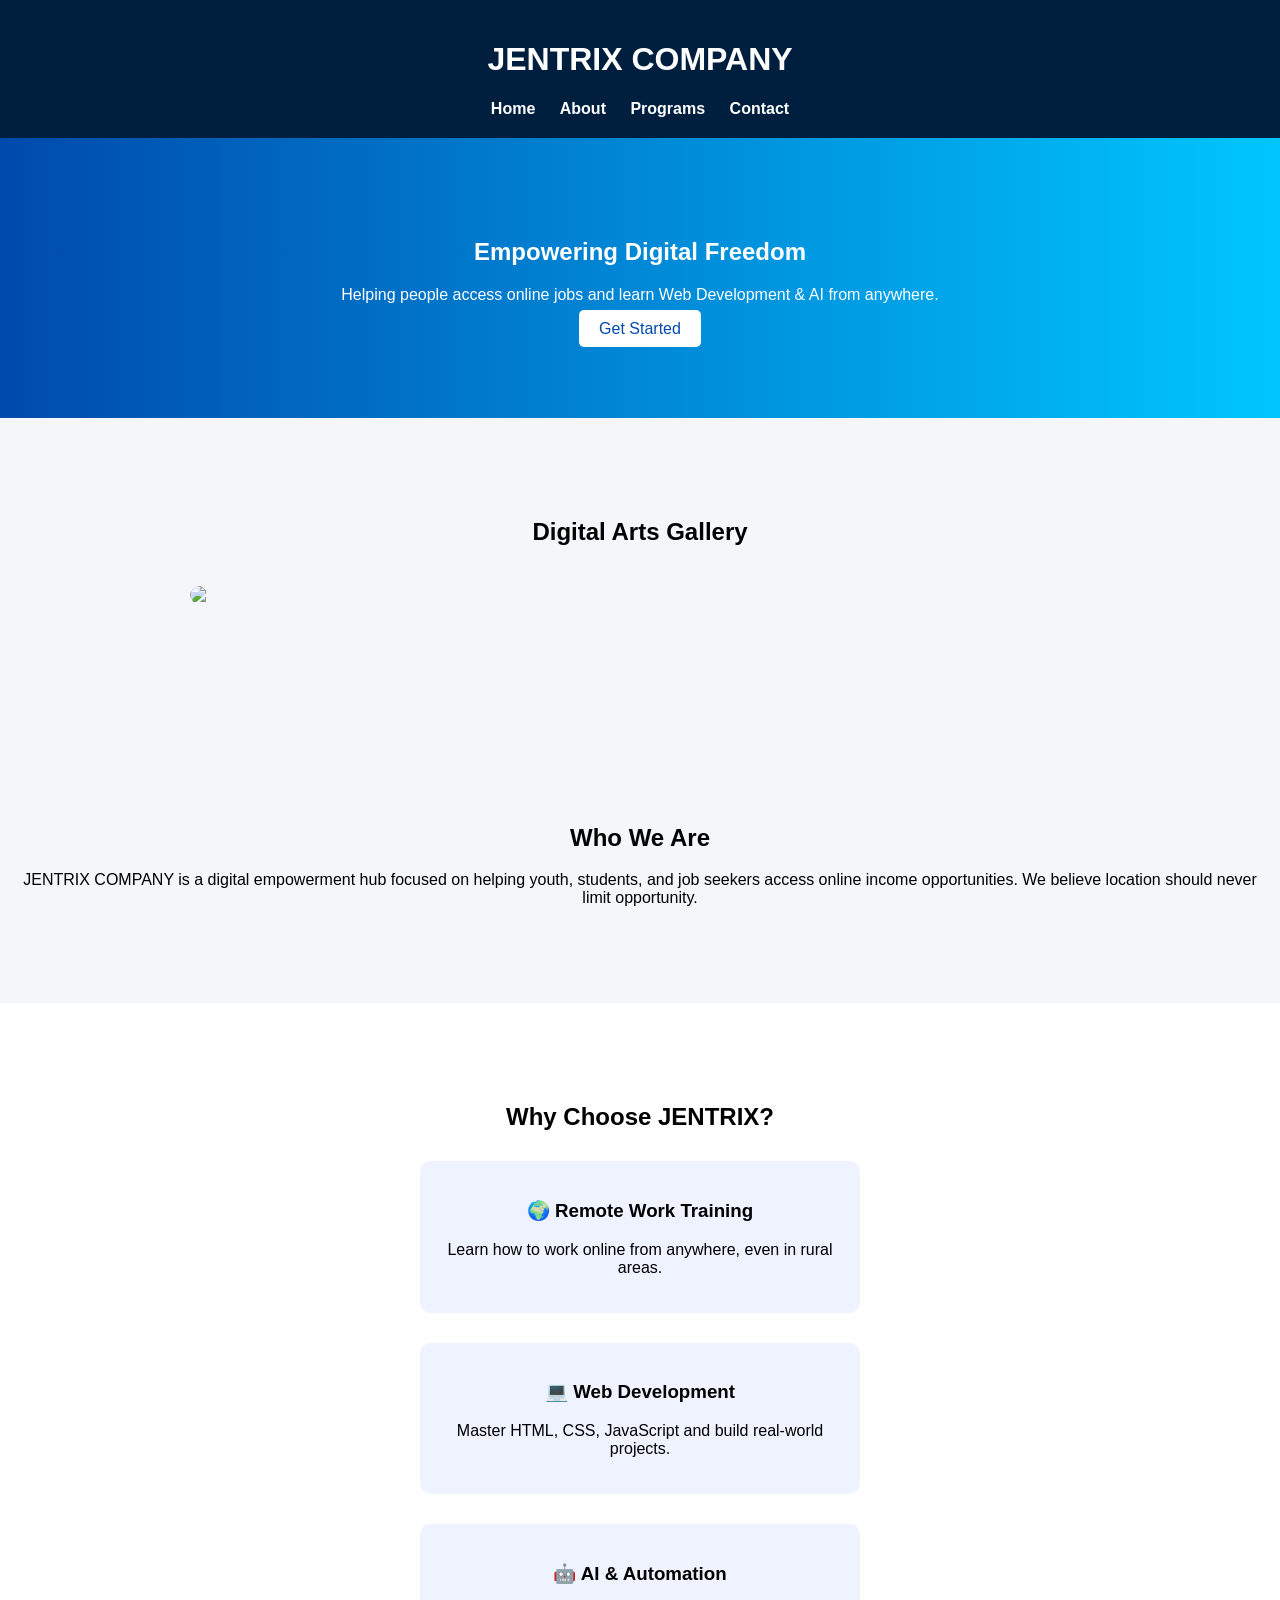
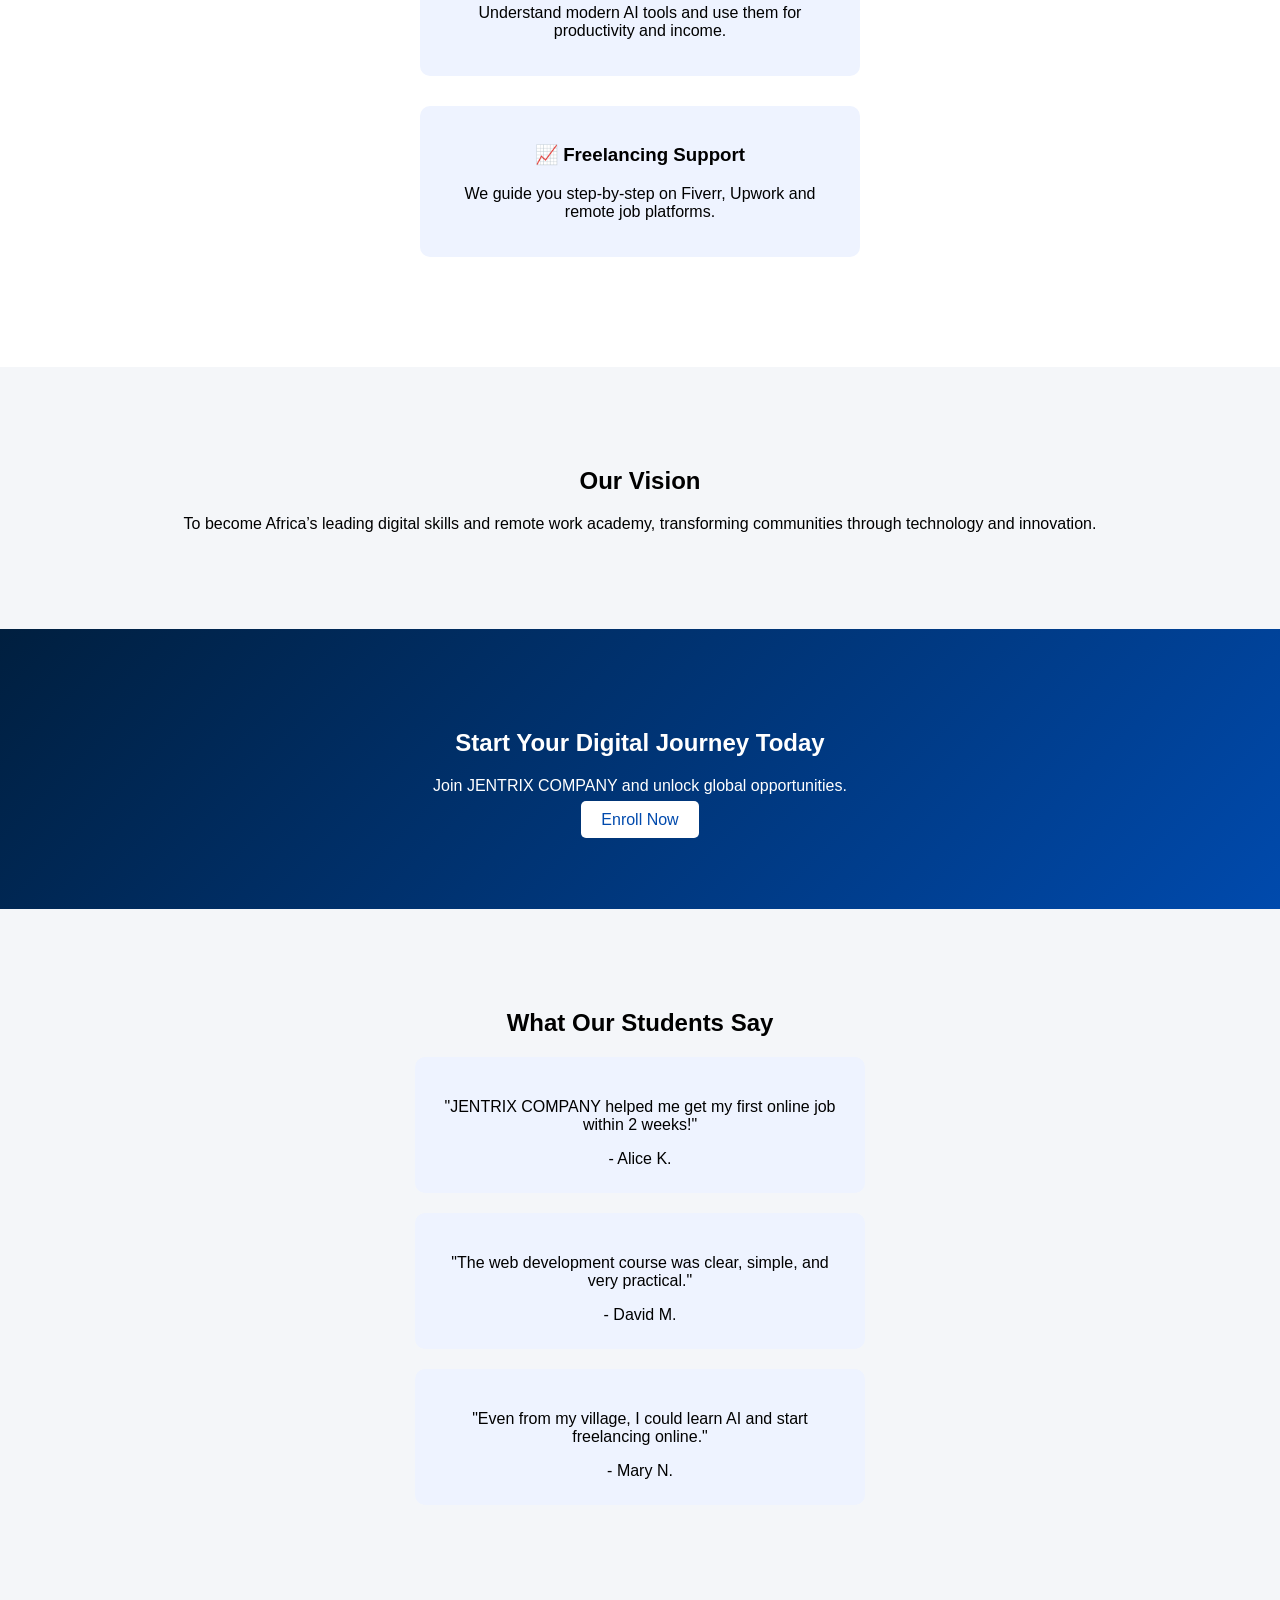
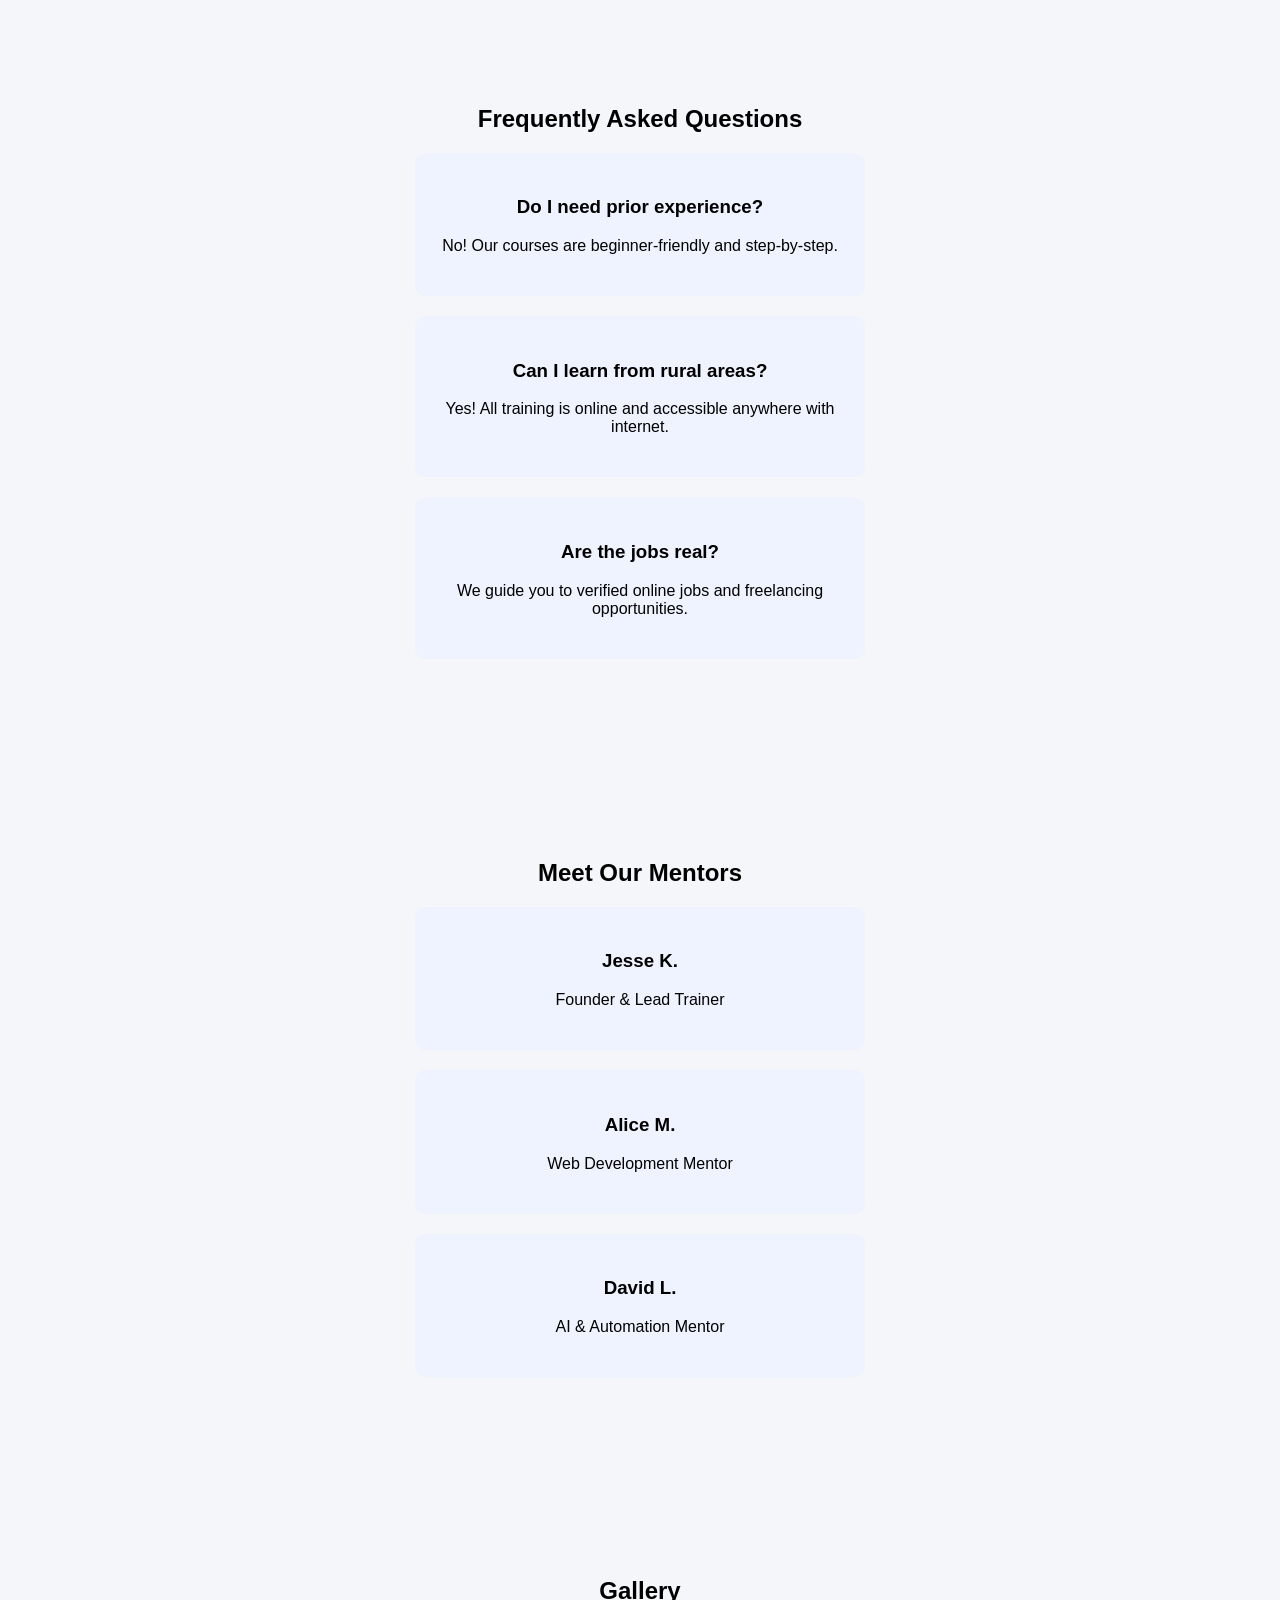
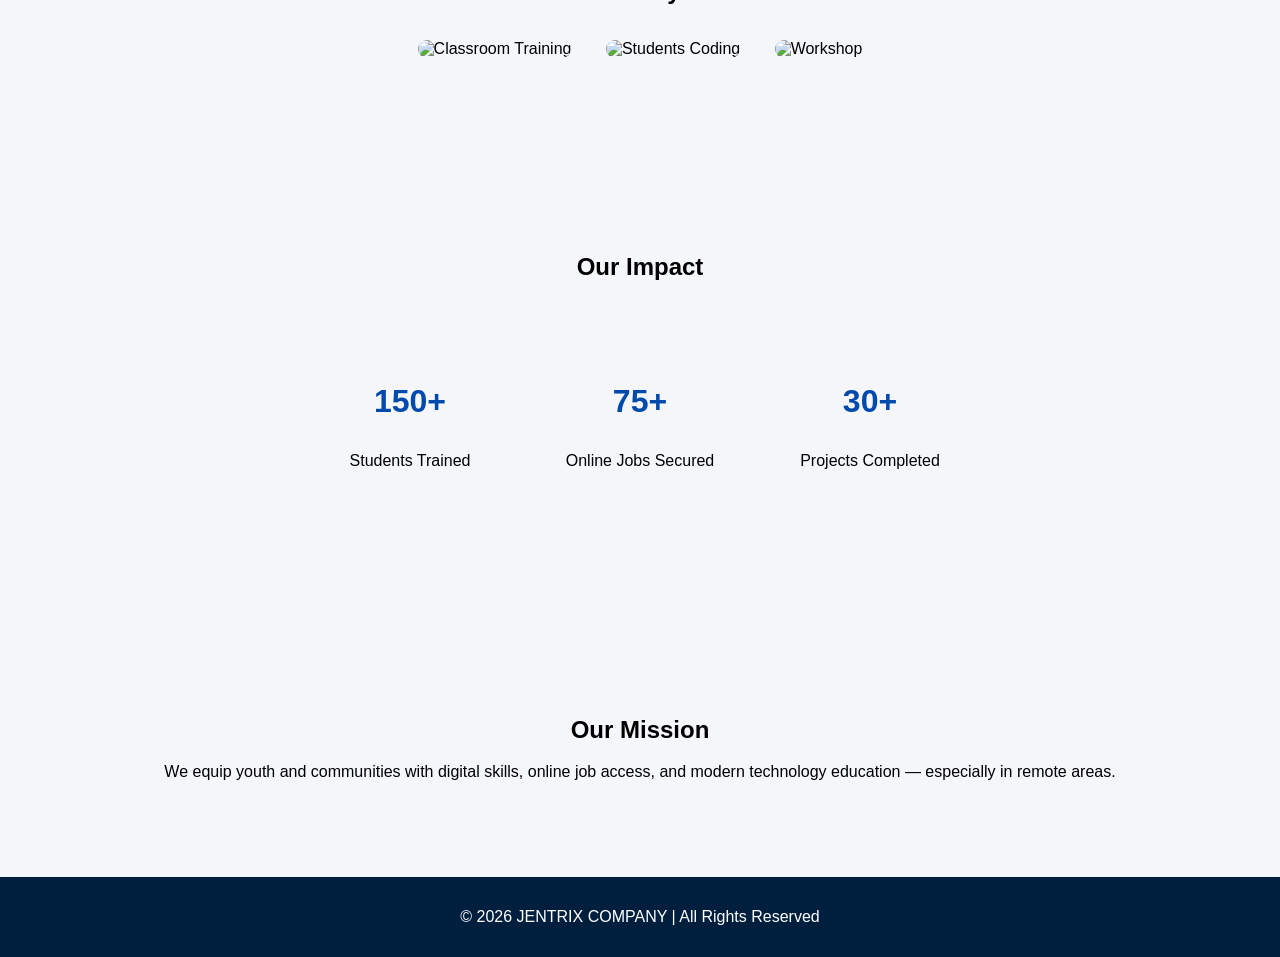
==== commit 5d8ad48f: "Website update" ====
--- a/index.html
+++ b/index.html
@@ -28,10 +28,10 @@
   <h2>Digital Arts Gallery</h2>
   <div class="carousel">
     <div class="carousel-slide">
-      <img src="https://images.unsplash.com/photo-1602524818680-0a92f4e10e76?crop=entropy&cs=tinysrgb&fit=max&fm=jpg&ixid=MnwxfDB8MXxyYW5kb218MHx8ZGlnaXRhbCUyMGFydHxlbnwwfHx8fDE2ODY0MTY5MTI&ixlib=rb-4.0.3&q=80&w=1080" alt="Digital Art 1">
-      <img src="https://images.unsplash.com/photo-1621907763266-f1088d6c99e3?crop=entropy&cs=tinysrgb&fit=max&fm=jpg&q=80&w=1080" alt="Digital Art 2">
-      <img src="https://images.unsplash.com/photo-1612832021083-020c102f2d4c?crop=entropy&cs=tinysrgb&fit=max&fm=jpg&q=80&w=1080" alt="Digital Art 3">
-      <img src="https://images.unsplash.com/photo-1623050513107-fc11f923a8eb?crop=entropy&cs=tinysrgb&fit=max&fm=jpg&q=80&w=1080" alt="Digital Art 4">
+      <img src="https://picsum.photos/id/1015/900/500" alt="Digital Art 1">
+      <img src="https://picsum.photos/id/1016/900/500" alt="Digital Art 2">
+      <img src="https://picsum.photos/id/1018/900/500" alt="Digital Art 3">
+      <img src="https://picsum.photos/id/1020/900/500" alt="Digital Art 4">
     </div>
   </div>
 </section>
--- a/style.css
+++ b/style.css
@@ -118,8 +118,7 @@
 }
 
 .carousel {
-  position: relative;
-  max-width: 1000px;
+  max-width: 900px;
   margin: 40px auto;
   overflow: hidden;
   border-radius: 10px;
@@ -127,16 +126,18 @@
 
 .carousel-slide {
   display: flex;
-  width: calc(100% * 4); /* number of images */
+  width: calc(100% * 4); /* Number of images */
   animation: slide 12s infinite;
 }
 
 .carousel-slide img {
   width: 100%;
   flex-shrink: 0;
+  object-fit: cover;
+  border-radius: 10px;
 }
 
-/* Keyframes for auto sliding */
+/* Auto-slide animation */
 @keyframes slide {
   0% { transform: translateX(0); }
   25% { transform: translateX(-100%); }
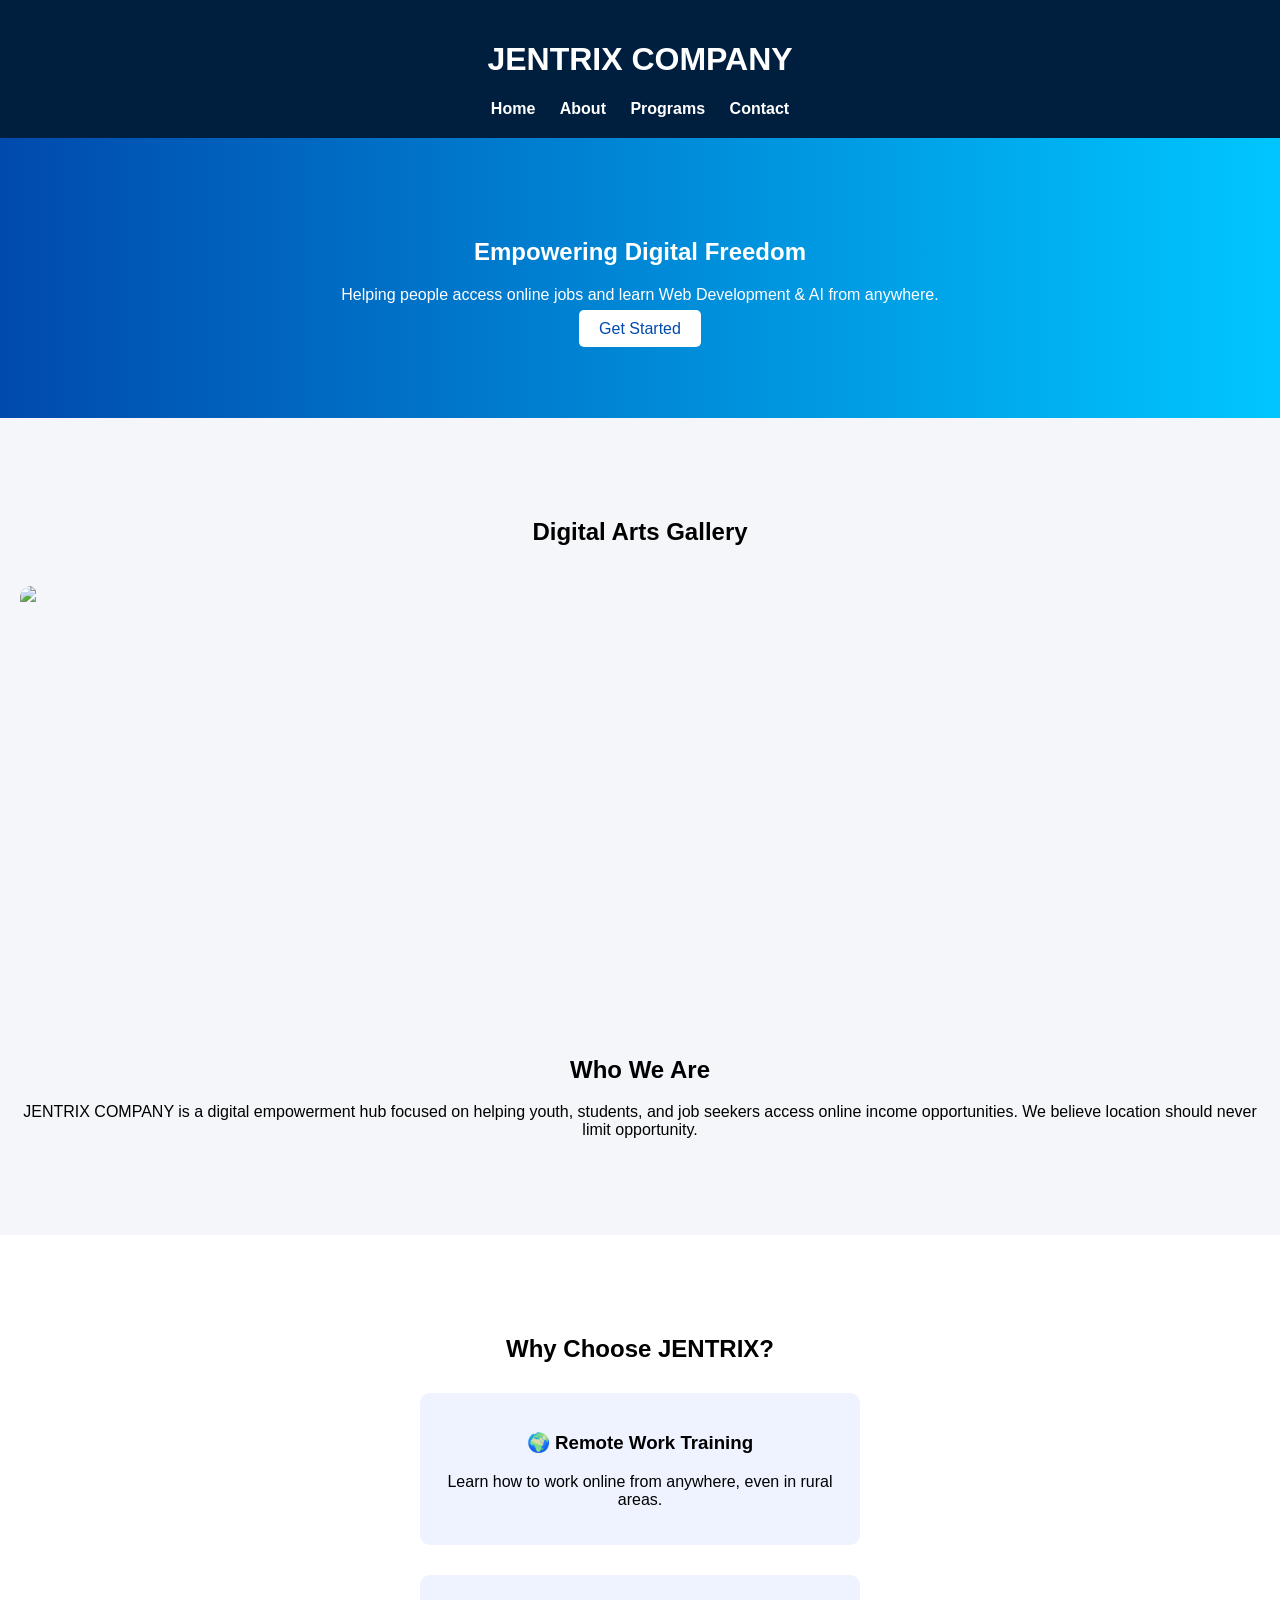
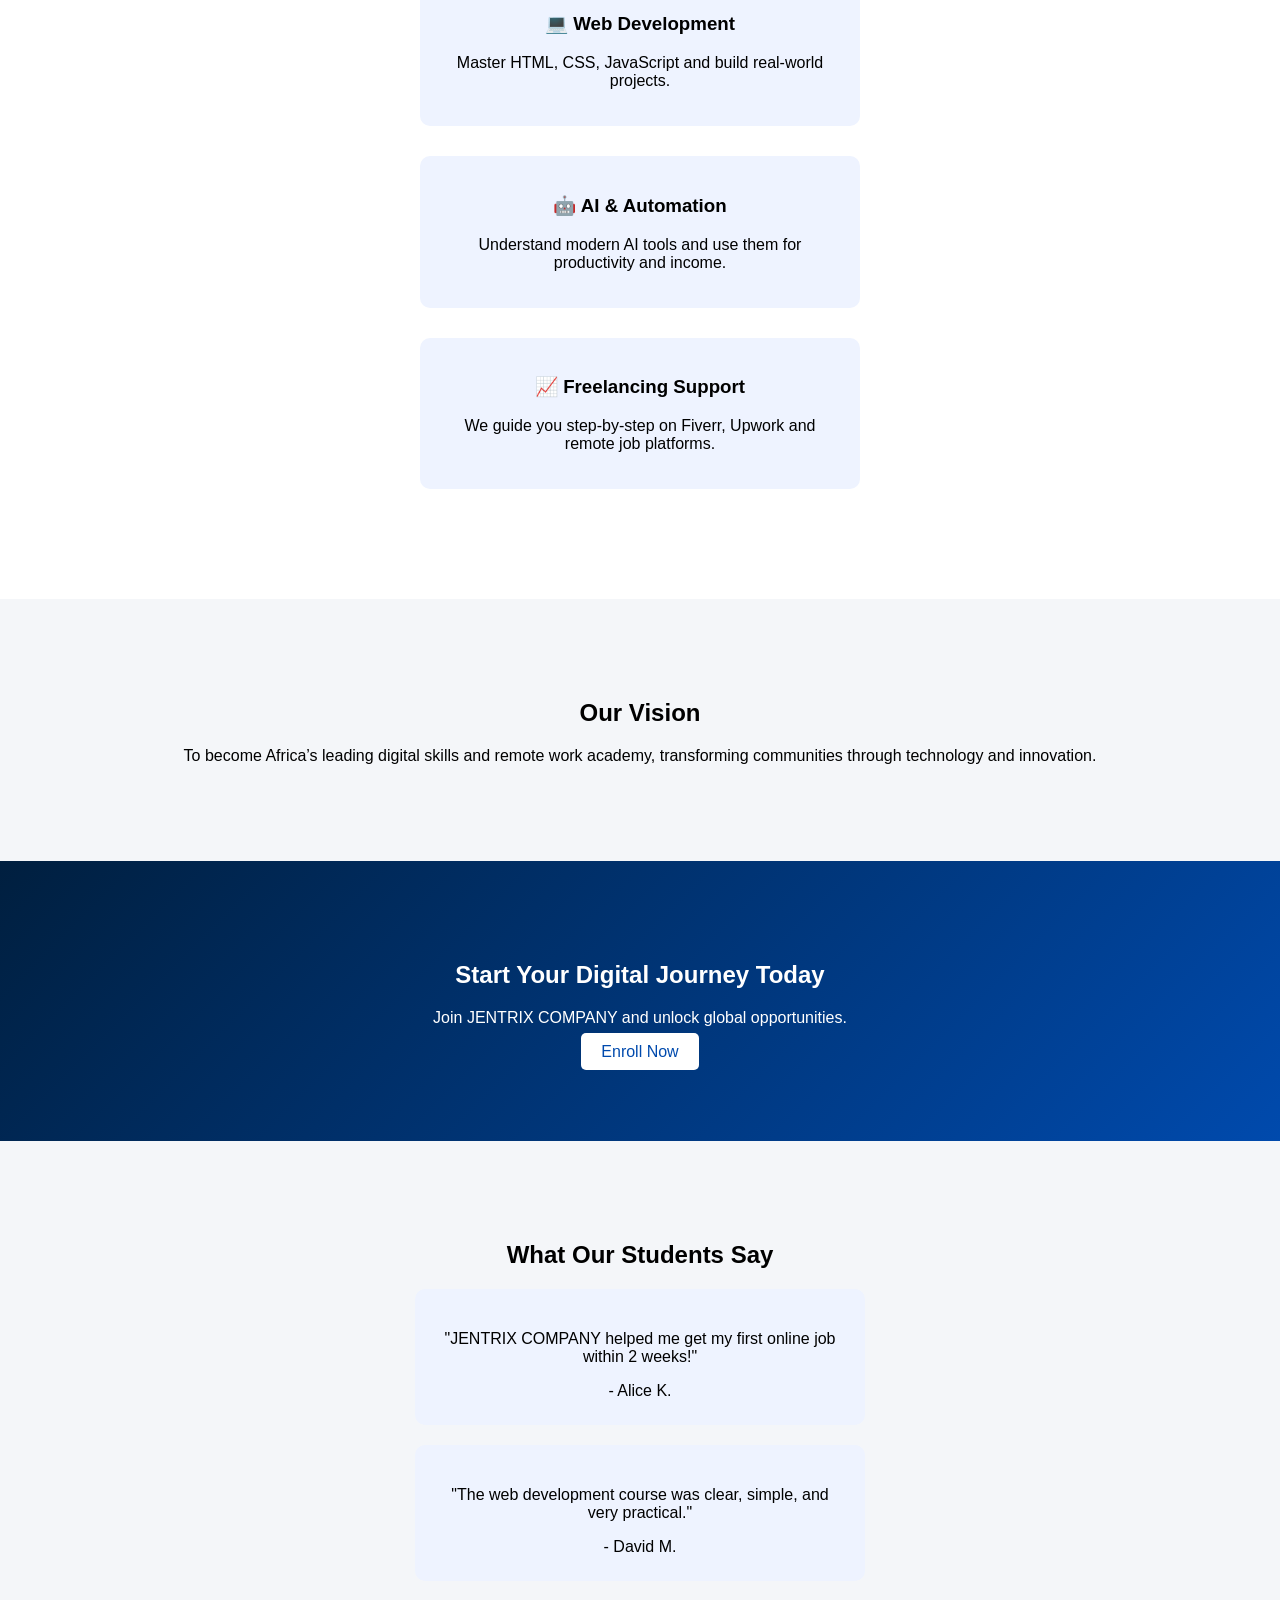
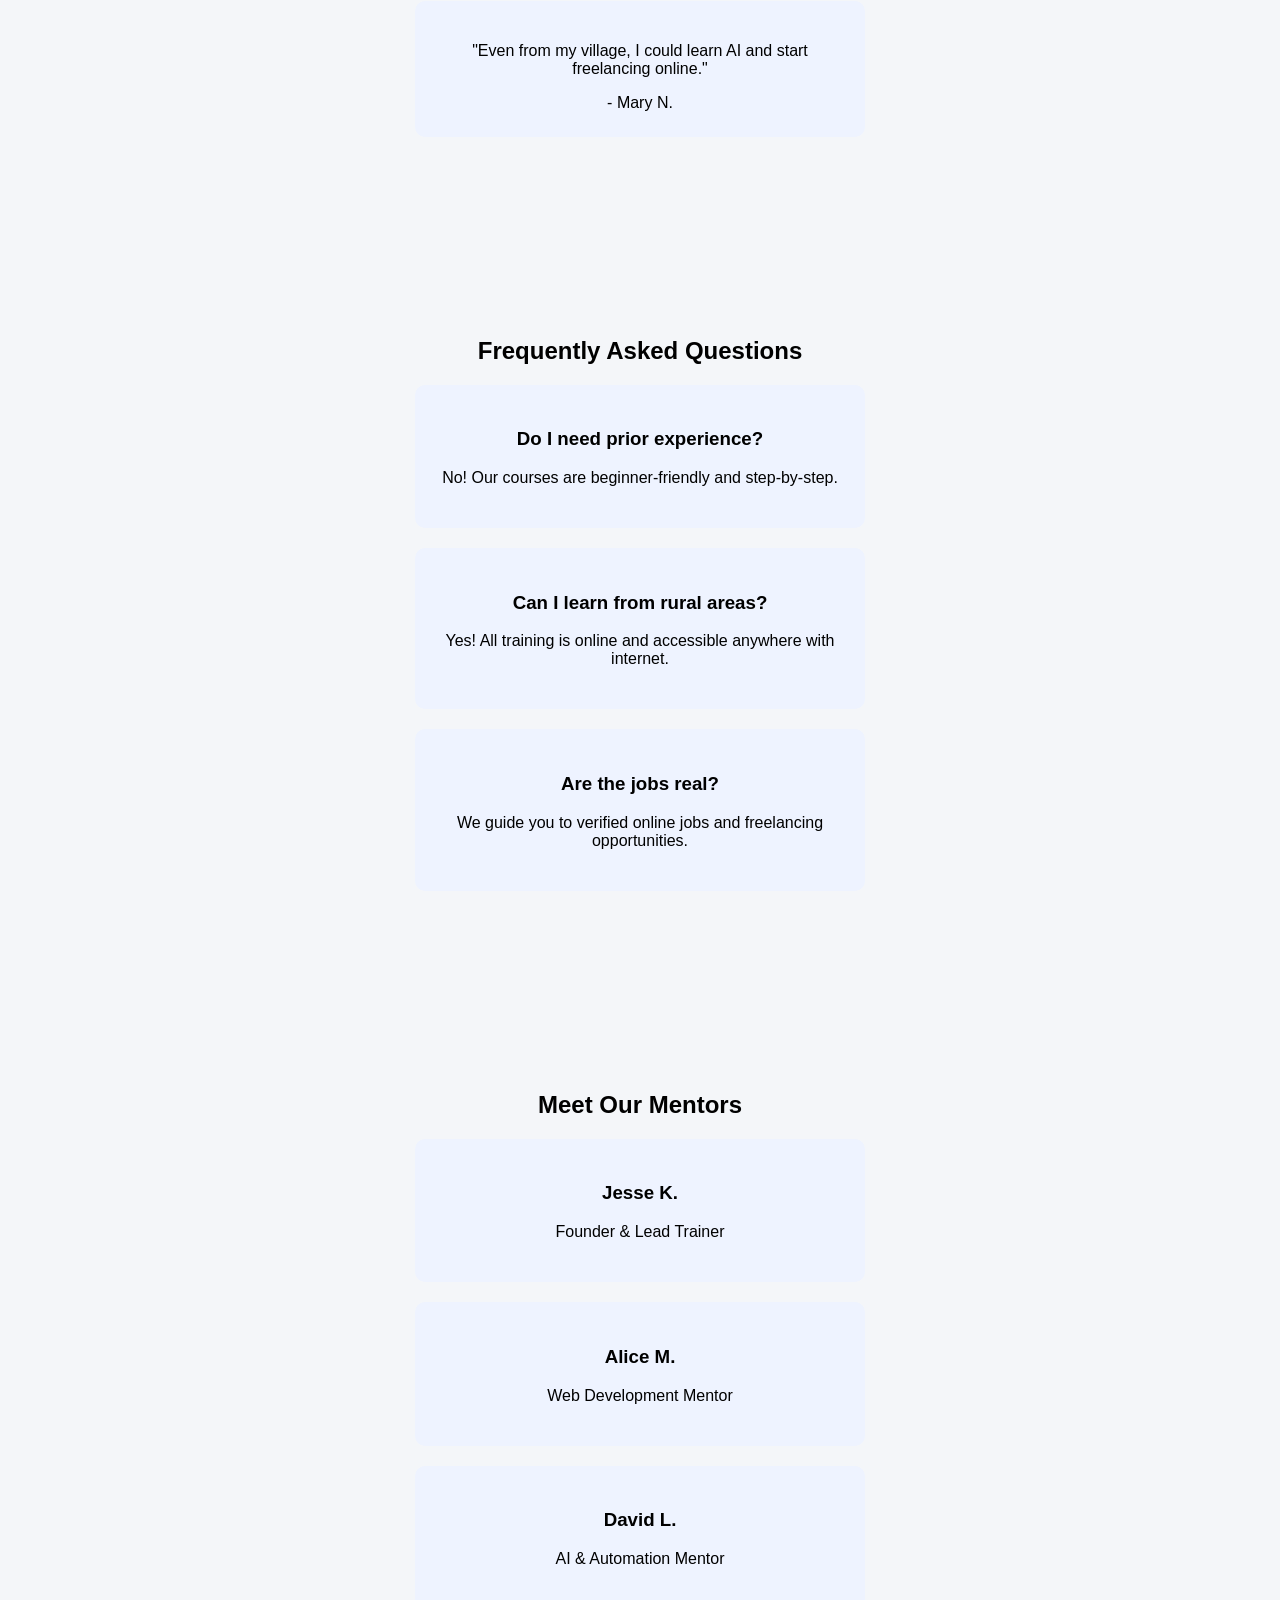
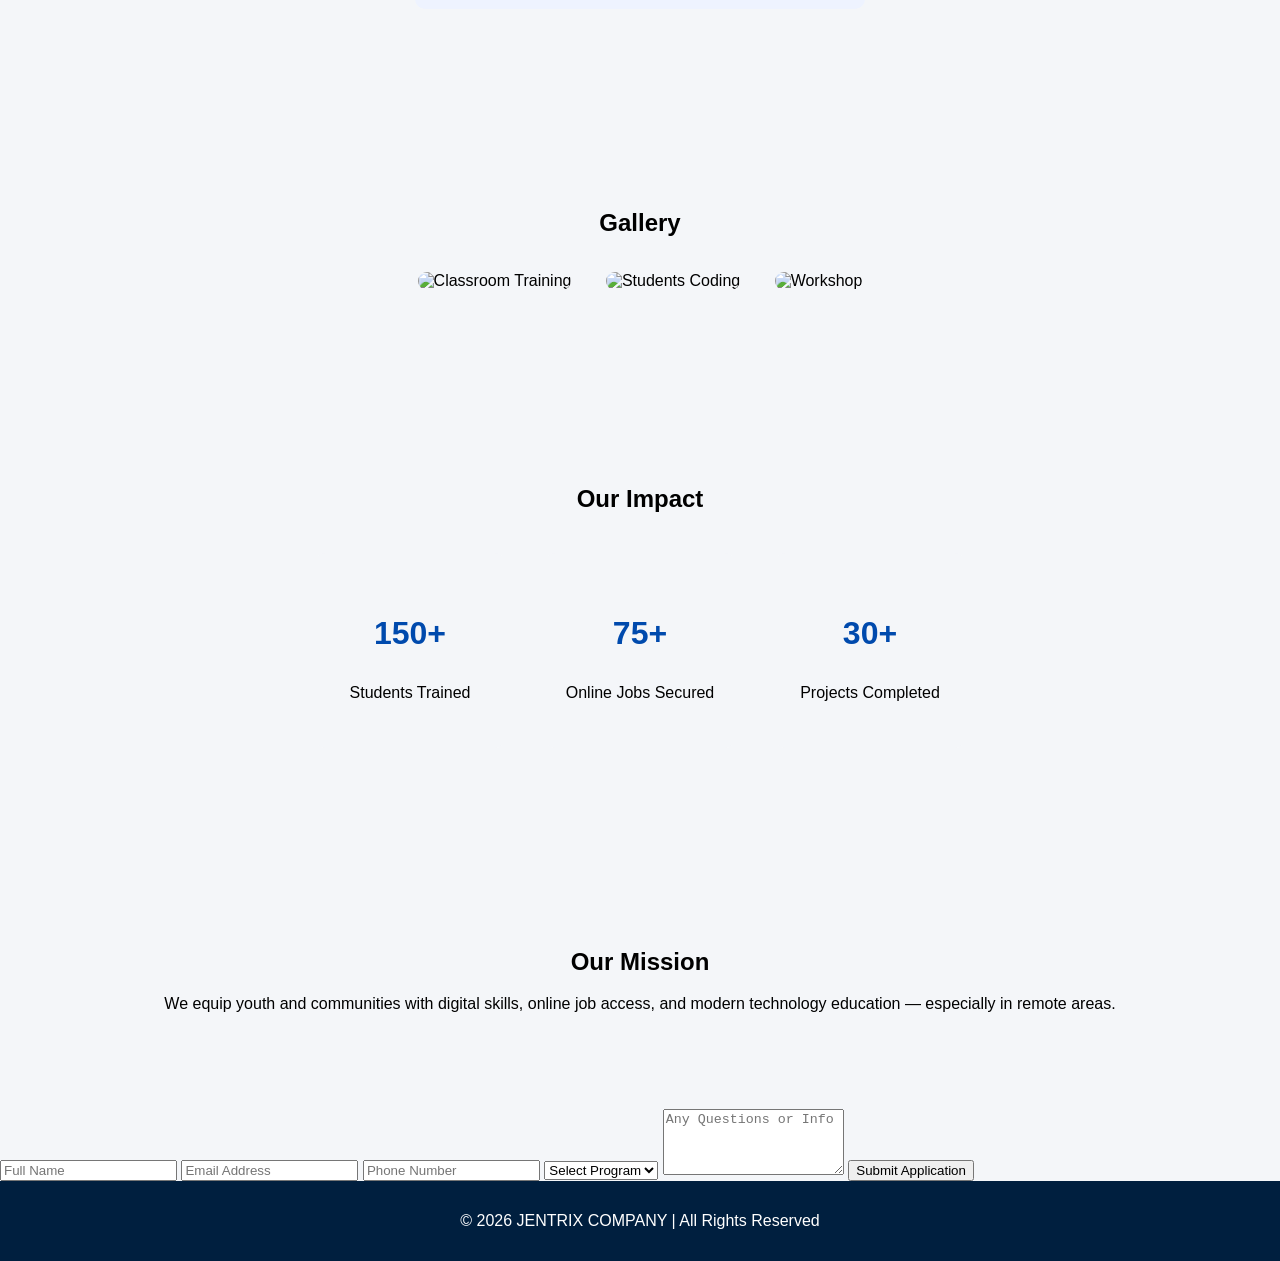
==== commit cfe6fa81: "Initial Commit" ====
--- a/index.html
+++ b/index.html
@@ -174,6 +174,20 @@
   </p>
 </section>
 
+<form id="enrollForm">
+  <input type="text" name="name" placeholder="Full Name" required>
+  <input type="email" name="email" placeholder="Email Address" required>
+  <input type="text" name="phone" placeholder="Phone Number" required>
+  <select name="program" required>
+    <option value="">Select Program</option>
+    <option value="Beginner">Beginner</option>
+    <option value="Intermediate">Intermediate</option>
+    <option value="Advanced">Advanced</option>
+  </select>
+  <textarea name="message" placeholder="Any Questions or Info" rows="4"></textarea>
+  <button type="submit">Submit Application</button>
+</form>
+
 <footer>
   <p>© 2026 JENTRIX COMPANY | All Rights Reserved</p>
 </footer>
--- a/style.css
+++ b/style.css
@@ -118,7 +118,7 @@
 }
 
 .carousel {
-  max-width: 900px;
+  max-width: 100%;
   margin: 40px auto;
   overflow: hidden;
   border-radius: 10px;
@@ -127,7 +127,7 @@
 .carousel-slide {
   display: flex;
   width: calc(100% * 4); /* Number of images */
-  animation: slide 12s infinite;
+  animation: slide 24s infinite;
 }
 
 .carousel-slide img {
@@ -135,6 +135,7 @@
   flex-shrink: 0;
   object-fit: cover;
   border-radius: 10px;
+  height: 250px;
 }
 
 /* Auto-slide animation */
@@ -144,4 +145,11 @@
   50% { transform: translateX(-200%); }
   75% { transform: translateX(-300%); }
   100% { transform: translateX(0); }
+}
+
+/* Make it fully responsive on mobile */
+@media (max-width: 768px) {
+  .carousel-slide img {
+    height: 200px;
+  }
 }
